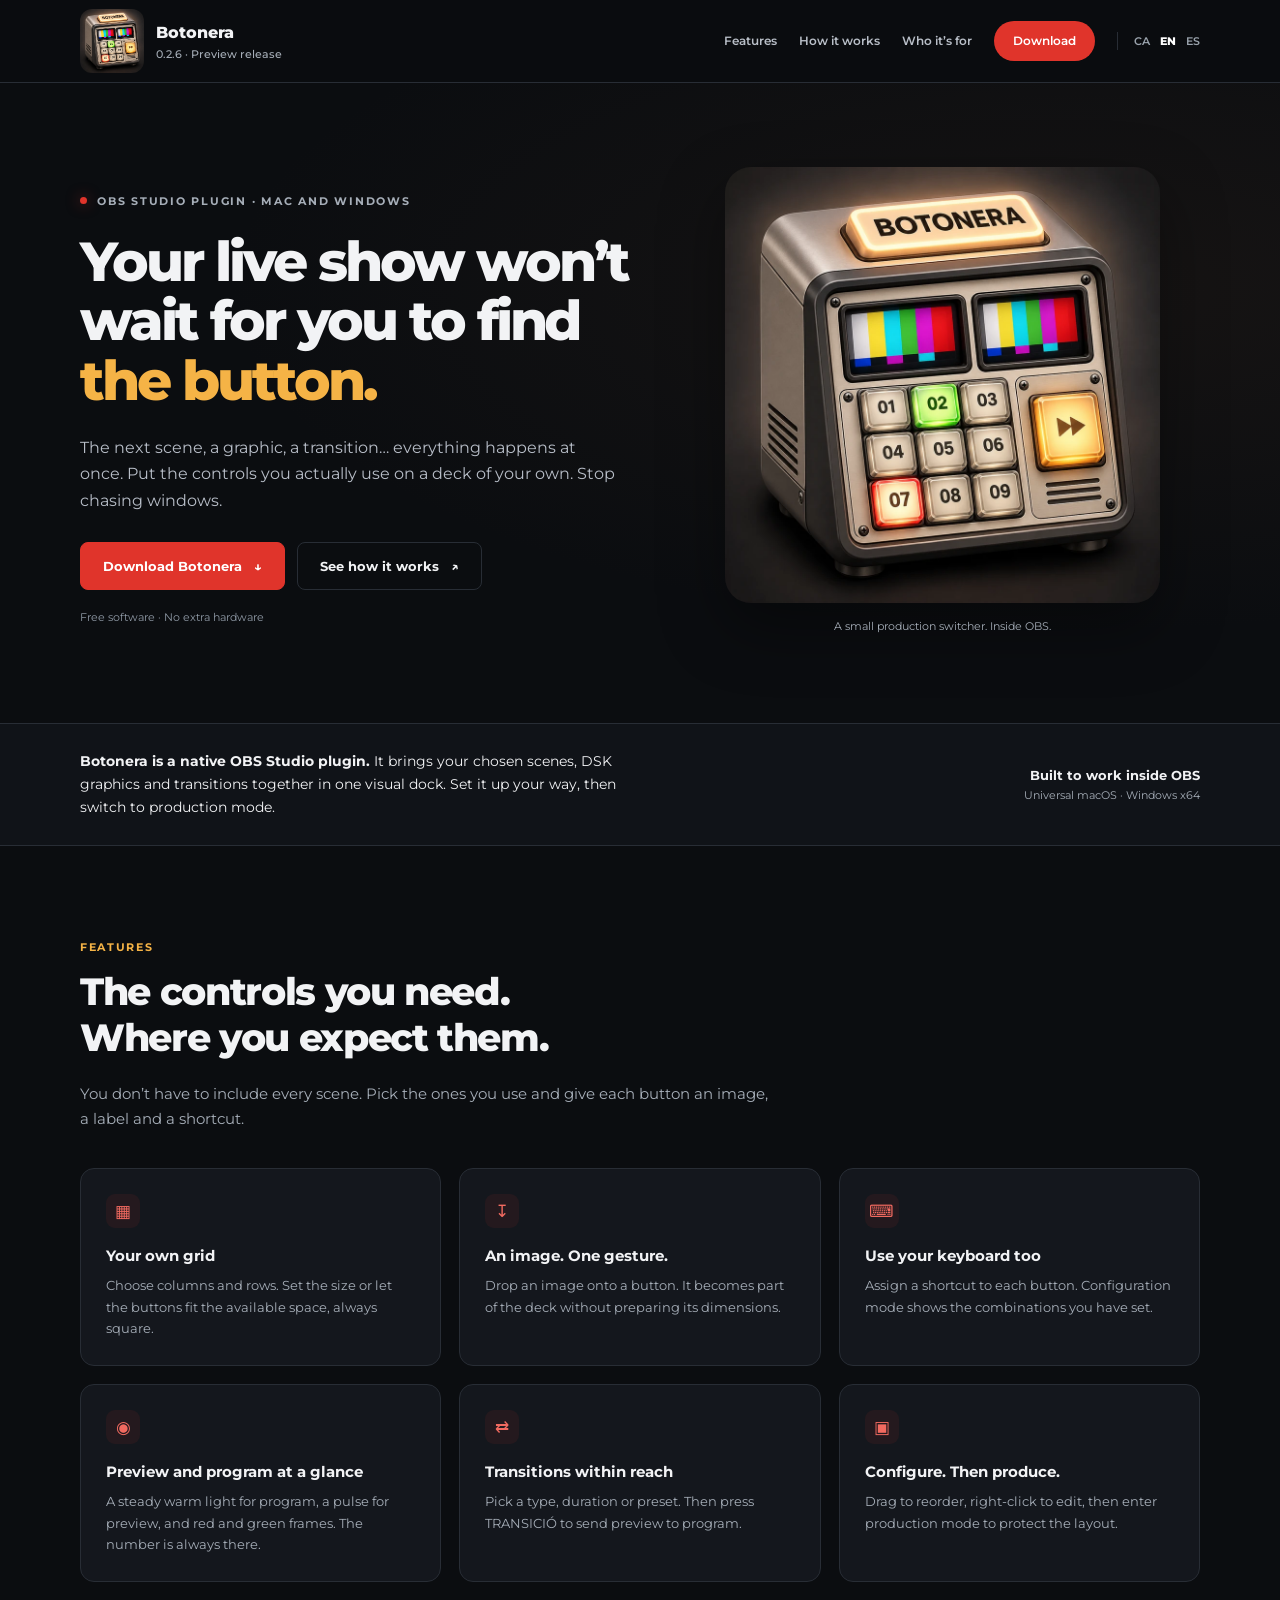
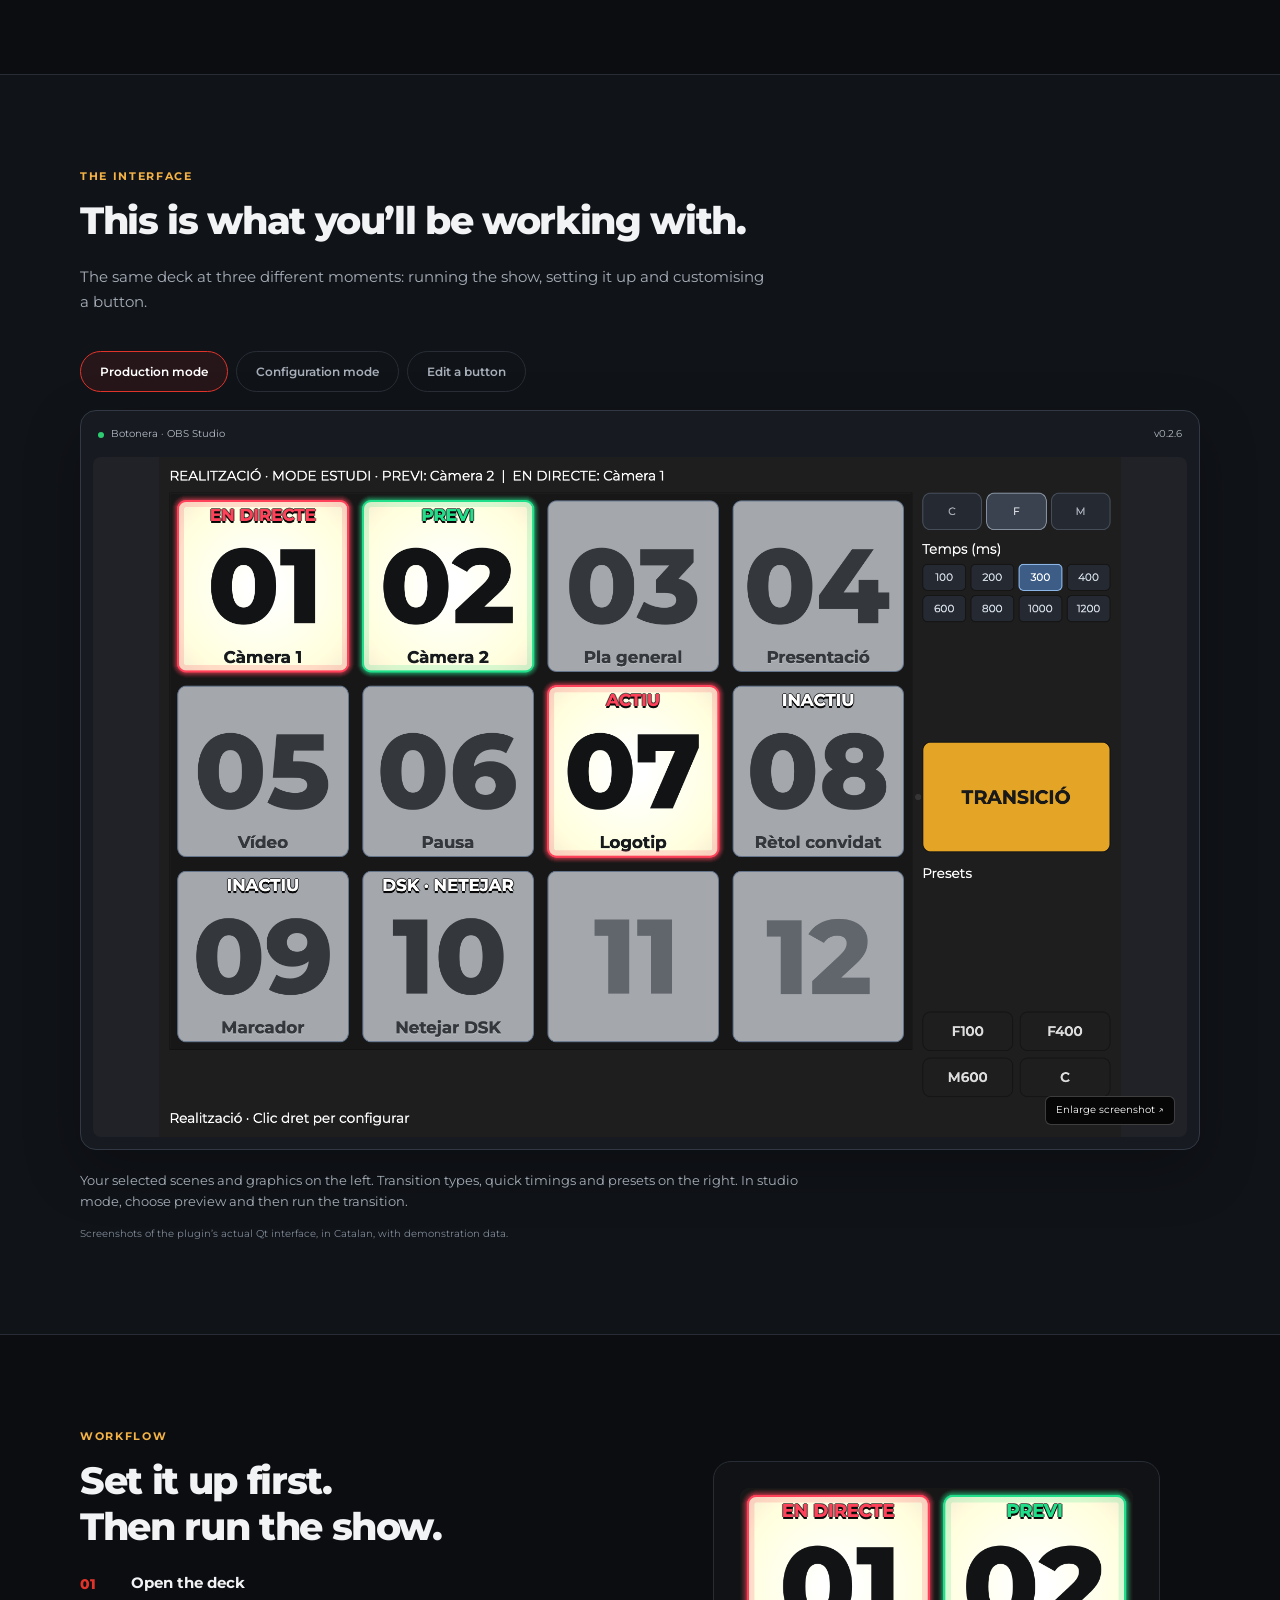
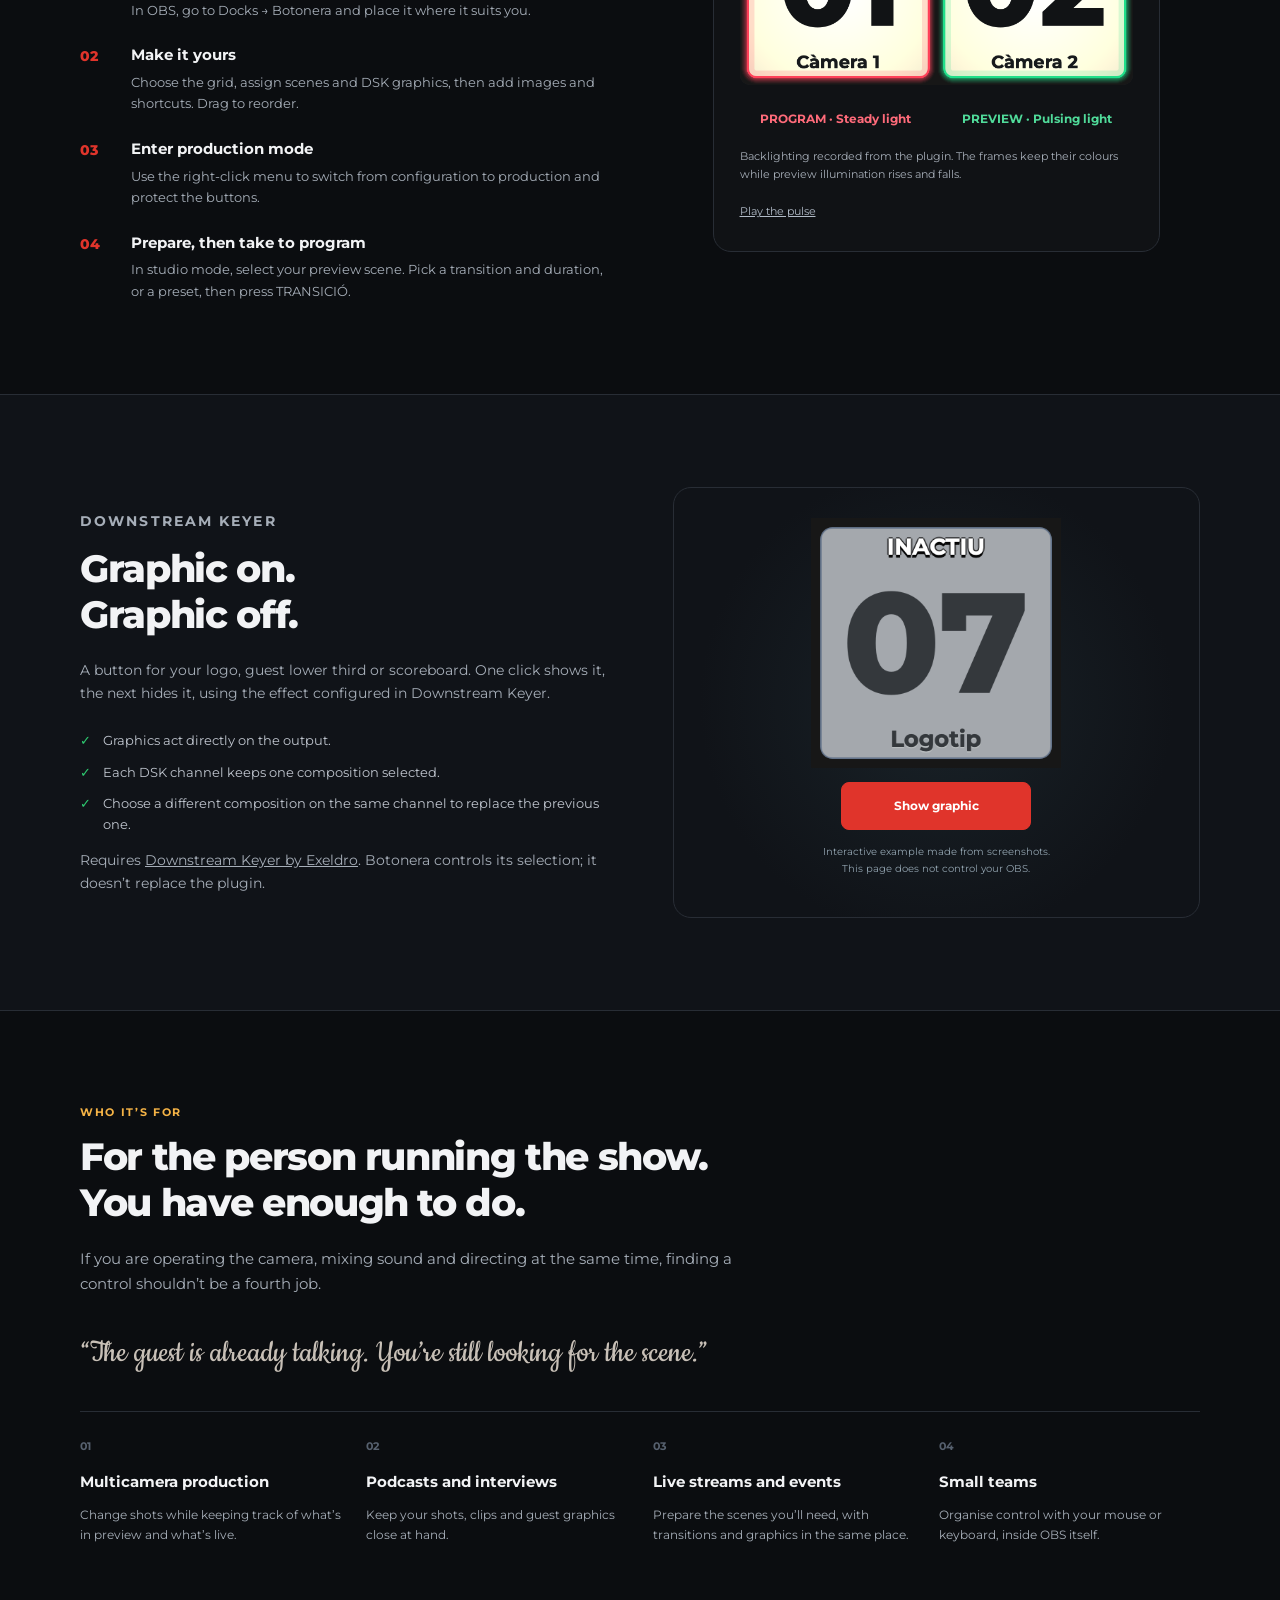
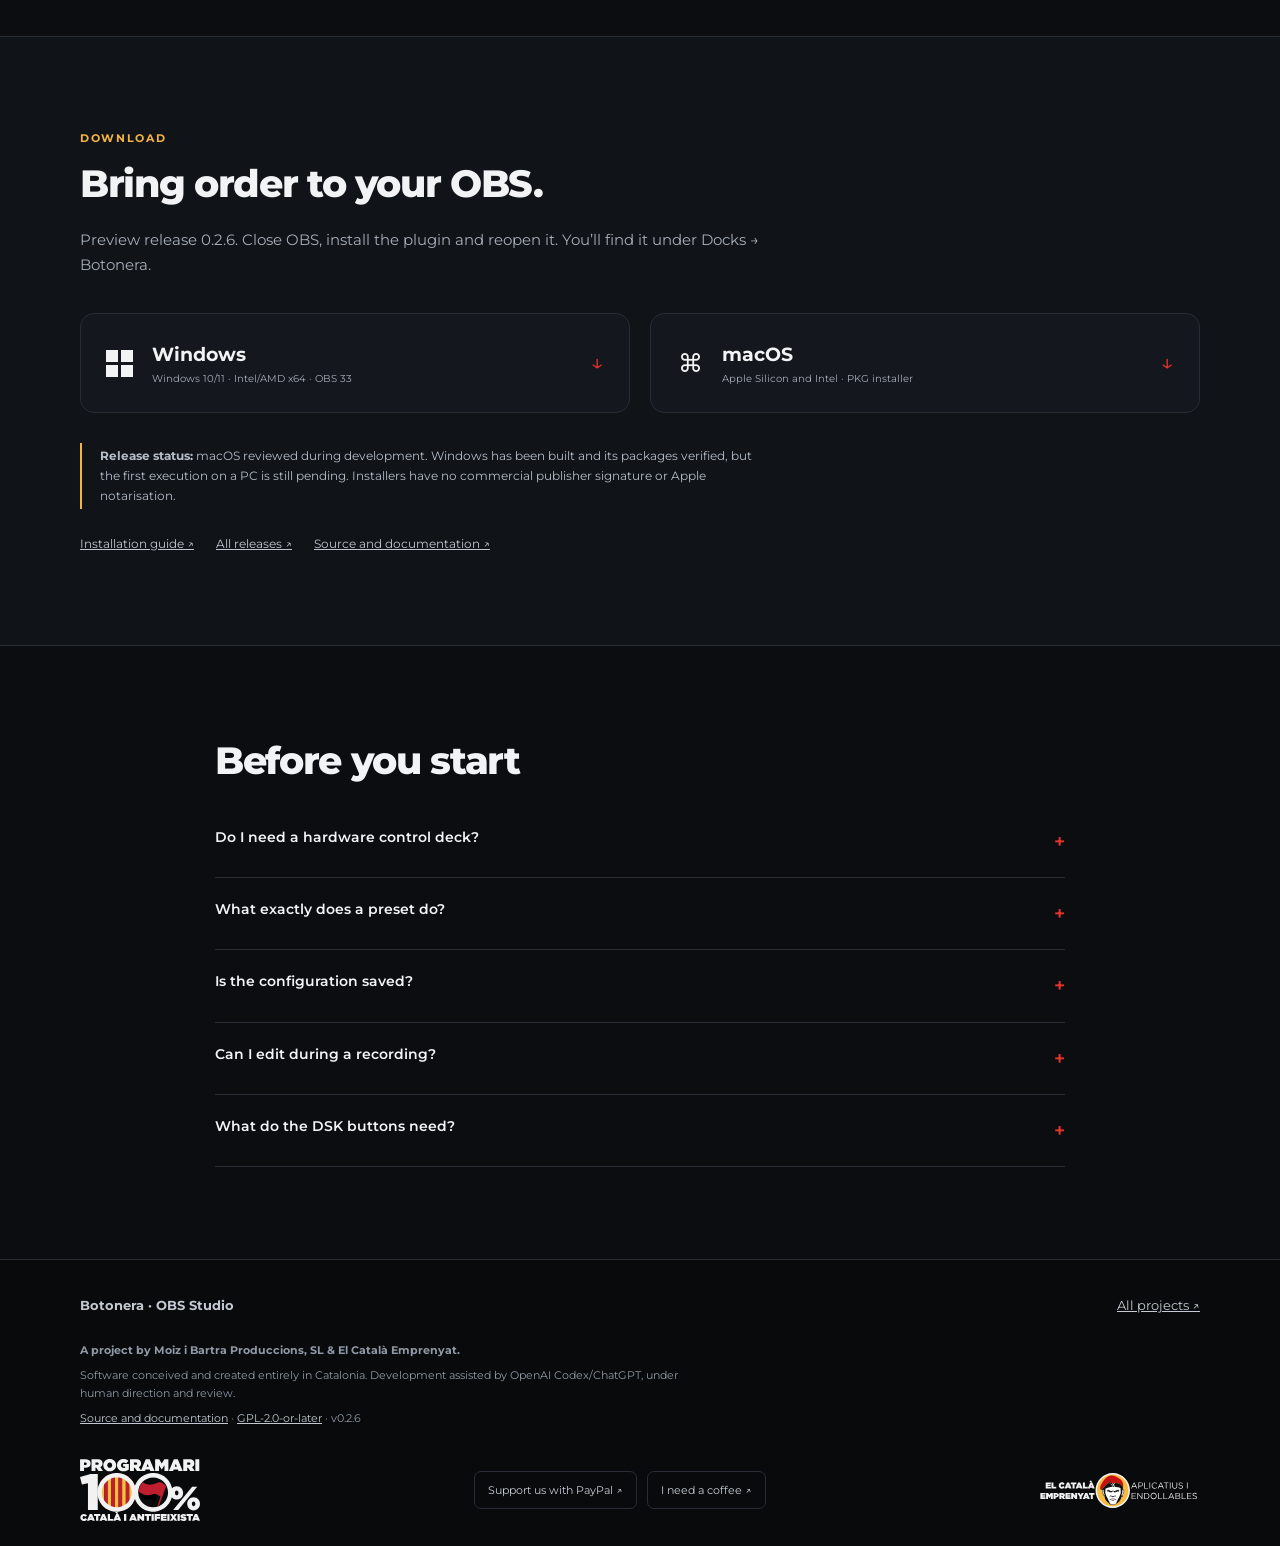
==== web/en/index.html @ cff22045 "Add multilingual Botonera project website and real Qt captures" ====
<!doctype html>
<html lang="en"><head><meta charset="utf-8"><meta name="viewport" content="width=device-width,initial-scale=1">
<title>Botonera — Your live show won’t wait for you to find the button. OBS Studio plugin</title><meta name="description" content="Scenes, DSK graphics, transitions and shortcuts in one visual control deck inside OBS Studio. Customise your buttons on Mac or Windows. Preview release 0.2.6.">
<link rel="canonical" href="https://emprenyat.cat/obs/botonera/en/"><link rel="alternate" hreflang="ca" href="https://emprenyat.cat/obs/botonera/"><link rel="alternate" hreflang="en" href="https://emprenyat.cat/obs/botonera/en/"><link rel="alternate" hreflang="es" href="https://emprenyat.cat/obs/botonera/es/">
<meta property="og:type" content="website"><meta property="og:title" content="Botonera — Your live show won’t wait for you to find the button. OBS Studio plugin"><meta property="og:description" content="Scenes, DSK graphics, transitions and shortcuts in one visual control deck inside OBS Studio. Customise your buttons on Mac or Windows. Preview release 0.2.6."><meta property="og:image" content="https://emprenyat.cat/obs/botonera/images/app-icon.png"><meta property="og:url" content="https://emprenyat.cat/obs/botonera/en/">
<meta name="theme-color" content="#0b0d10"><link rel="icon" type="image/png" href="../images/favicon.png">
<link rel="preconnect" href="https://fonts.googleapis.com"><link rel="preconnect" href="https://fonts.gstatic.com" crossorigin><link href="https://fonts.googleapis.com/css2?family=Montserrat:wght@400;500;600;700;800&family=Cookie&display=swap" rel="stylesheet">
<link rel="stylesheet" href="../style.css"><script src="../script.js" defer></script></head>
<body><a class="skip" href="#main">Skip to content</a>
<header class="site-header"><div class="wrap header-inner"><a class="brand" href="#top"><img src="../images/app-icon.webp" alt="" width="64" height="64"><span>Botonera<small>0.2.6 · Preview release</small></span></a><nav class="main-nav" aria-label="Main navigation"><a href="#que-fa" class="">Features</a><a href="#funcionament" class="">How it works</a><a href="#per-a-qui" class="optional">Who it’s for</a><a href="#descarrega" class="nav-cta">Download</a><span class="langs"><a href="../index.html" hreflang="ca" lang="ca">CA</a><a href="../en/index.html" hreflang="en" lang="en" aria-current="page">EN</a><a href="../es/index.html" hreflang="es" lang="es">ES</a></span></nav></div></header>
<main id="main"><section id="top" class="hero"><div class="wrap hero-inner"><div><div class="eyebrow">OBS Studio plugin · Mac and Windows</div><h1>Your live show won’t wait for you to find <em>the button.</em></h1><p>The next scene, a graphic, a transition… everything happens at once. Put the controls you actually use on a deck of your own. Stop chasing windows.</p><div class="actions"><a class="btn btn-primary" href="#descarrega">Download Botonera<span aria-hidden="true">↓</span></a><a class="btn btn-quiet" href="#funcionament">See how it works<span aria-hidden="true">↗</span></a></div><p class="hero-note">Free software · No extra hardware</p></div><figure class="hero-art"><img src="../images/app-icon.webp" width="900" height="900" alt="Botonera" fetchpriority="high"><figcaption>A small production switcher. Inside OBS.</figcaption></figure></div></section>
<div class="intro-strip"><div class="wrap"><p><strong>Botonera is a native OBS Studio plugin.</strong> It brings your chosen scenes, DSK graphics and transitions together in one visual dock. Set it up your way, then switch to production mode.</p><div class="compat"><b>Built to work inside OBS</b>Universal macOS · Windows x64</div></div></div>
<section class="section" id="que-fa"><div class="wrap"><p class="section-kicker">Features</p><h2>The controls you need.<br>Where you expect them.</h2><p class="section-lead">You don’t have to include every scene. Pick the ones you use and give each button an image, a label and a shortcut.</p><div class="features"><article class="feature"><span class="feature-icon" aria-hidden="true">▦</span><h3>Your own grid</h3><p>Choose columns and rows. Set the size or let the buttons fit the available space, always square.</p></article><article class="feature"><span class="feature-icon" aria-hidden="true">↧</span><h3>An image. One gesture.</h3><p>Drop an image onto a button. It becomes part of the deck without preparing its dimensions.</p></article><article class="feature"><span class="feature-icon" aria-hidden="true">⌨</span><h3>Use your keyboard too</h3><p>Assign a shortcut to each button. Configuration mode shows the combinations you have set.</p></article><article class="feature"><span class="feature-icon" aria-hidden="true">◉</span><h3>Preview and program at a glance</h3><p>A steady warm light for program, a pulse for preview, and red and green frames. The number is always there.</p></article><article class="feature"><span class="feature-icon" aria-hidden="true">⇄</span><h3>Transitions within reach</h3><p>Pick a type, duration or preset. Then press TRANSICIÓ to send preview to program.</p></article><article class="feature"><span class="feature-icon" aria-hidden="true">▣</span><h3>Configure. Then produce.</h3><p>Drag to reorder, right-click to edit, then enter production mode to protect the layout.</p></article></div></div></section>
<section class="section section-alt" id="funcionament"><div class="wrap"><p class="section-kicker">The interface</p><h2>This is what you’ll be working with.</h2><p class="section-lead">The same deck at three different moments: running the show, setting it up and customising a button.</p><div class="tabs" role="tablist" aria-label="The interface"><button id="tab-0" type="button" role="tab" aria-controls="gallery-panel" aria-selected="true" tabindex="0" data-tab="0">Production mode</button><button id="tab-1" type="button" role="tab" aria-controls="gallery-panel" aria-selected="false" tabindex="-1" data-tab="1">Configuration mode</button><button id="tab-2" type="button" role="tab" aria-controls="gallery-panel" aria-selected="false" tabindex="-1" data-tab="2">Edit a button</button></div><div id="gallery-panel" role="tabpanel" aria-labelledby="tab-0" tabindex="0"><div class="shot-frame"><div class="shot-topbar"><span><i aria-hidden="true"></i>Botonera · OBS Studio</span><span class="optional">v0.2.6</span></div><button class="shot-button" id="open-shot" type="button" aria-label="Enlarge screenshot"><img id="gallery-image" src="../images/realitzacio.png" alt="Botonera in production mode with scene buttons, graphics and transition controls" width="1840" height="1300" loading="lazy"><span class="zoom-label">Enlarge screenshot ↗</span></button></div><p class="shot-caption" id="gallery-caption">Your selected scenes and graphics on the left. Transition types, quick timings and presets on the right. In studio mode, choose preview and then run the transition.</p></div><p class="capture-note">Screenshots of the plugin’s actual Qt interface, in Catalan, with demonstration data.</p></div></section>
<section class="section" id="flux"><div class="wrap split"><div><p class="section-kicker">Workflow</p><h2>Set it up first.<br>Then run the show.</h2><ol class="steps"><li><span class="step-num" aria-hidden="true">01</span><div><h3>Open the deck</h3><p>In OBS, go to Docks → Botonera and place it where it suits you.</p></div></li><li><span class="step-num" aria-hidden="true">02</span><div><h3>Make it yours</h3><p>Choose the grid, assign scenes and DSK graphics, then add images and shortcuts. Drag to reorder.</p></div></li><li><span class="step-num" aria-hidden="true">03</span><div><h3>Enter production mode</h3><p>Use the right-click menu to switch from configuration to production and protect the buttons.</p></div></li><li><span class="step-num" aria-hidden="true">04</span><div><h3>Prepare, then take to program</h3><p>In studio mode, select your preview scene. Pick a transition and duration, or a preset, then press TRANSICIÓ.</p></div></li></ol></div><figure class="light-example"><video id="light-video" src="../images/retroilluminacio.mp4" poster="../images/llums-poster.png" loop muted playsinline preload="metadata" aria-label="Backlighting recorded from the plugin. The frames keep their colours while preview illumination rises and falls."></video><div class="light-labels"><span>PROGRAM · Steady light</span><span>PREVIEW · Pulsing light</span></div><figcaption>Backlighting recorded from the plugin. The frames keep their colours while preview illumination rises and falls.</figcaption><button class="motion-toggle" id="toggle-motion" type="button">Play the pulse</button></figure></div></section>
<section class="section section-alt" id="dsk"><div class="wrap split"><div class="dsk-copy"><p class="section-kicker">Downstream Keyer</p><h2>Graphic on.<br>Graphic off.</h2><p>A button for your logo, guest lower third or scoreboard. One click shows it, the next hides it, using the effect configured in Downstream Keyer.</p><ul class="check-list"><li>Graphics act directly on the output.</li><li>Each DSK channel keeps one composition selected.</li><li>Choose a different composition on the same channel to replace the previous one.</li></ul><p class="capture-note">Requires <a href="https://obsproject.com/forum/resources/downstream-keyer.1254/">Downstream Keyer by Exeldro</a>. Botonera controls its selection; it doesn’t replace the plugin.</p></div><div class="dsk-demo"><img id="dsk-image" src="../images/dsk-inactiu.png" width="330" height="330" alt="DSK button with the graphic inactive" loading="lazy"><button class="btn btn-primary" id="toggle-dsk" type="button" aria-pressed="false">Show graphic</button><p class="demo-label">Interactive example made from screenshots. This page does not control your OBS.</p><noscript><img src="../images/dsk-actiu.png" alt="The same DSK button with the graphic active and illuminated"></noscript></div></div></section>
<section class="section" id="per-a-qui"><div class="wrap"><p class="section-kicker">Who it’s for</p><h2>For the person running the show.<br>You have enough to do.</h2><p class="section-lead">If you are operating the camera, mixing sound and directing at the same time, finding a control shouldn’t be a fourth job.</p><p class="quote">“The guest is already talking. You’re still looking for the scene.”</p><div class="audiences"><article><span class="number" aria-hidden="true">01</span><h3>Multicamera production</h3><p>Change shots while keeping track of what’s in preview and what’s live.</p></article><article><span class="number" aria-hidden="true">02</span><h3>Podcasts and interviews</h3><p>Keep your shots, clips and guest graphics close at hand.</p></article><article><span class="number" aria-hidden="true">03</span><h3>Live streams and events</h3><p>Prepare the scenes you’ll need, with transitions and graphics in the same place.</p></article><article><span class="number" aria-hidden="true">04</span><h3>Small teams</h3><p>Organise control with your mouse or keyboard, inside OBS itself.</p></article></div></div></section>
<section class="section section-alt" id="descarrega"><div class="wrap"><p class="section-kicker">Download</p><h2>Bring order to your OBS.</h2><p class="section-lead">Preview release 0.2.6. Close OBS, install the plugin and reopen it. You’ll find it under Docks → Botonera.</p><div class="download-row"><a class="download-card" href="https://github.com/lughdailh/obs-control-deck/releases/download/v0.2.6/Botonera-0.2.6-Windows-x64-Setup.exe"><span class="os-icon" aria-hidden="true"><i></i><i></i><i></i><i></i></span><div><h3>Windows</h3><small>Windows 10/11 · Intel/AMD x64 · OBS 33</small></div><span class="download-arrow" aria-hidden="true">↓</span></a><a class="download-card" href="https://github.com/lughdailh/obs-control-deck/releases/download/v0.2.6/Botonera-0.2.6-macOS-universal.pkg"><span class="mac-icon" aria-hidden="true">⌘</span><div><h3>macOS</h3><small>Apple Silicon and Intel · PKG installer</small></div><span class="download-arrow" aria-hidden="true">↓</span></a></div><p class="beta-note"><strong>Release status:</strong> macOS reviewed during development. Windows has been built and its packages verified, but the first execution on a PC is still pending. Installers have no commercial publisher signature or Apple notarisation.</p><div class="download-links"><a href="https://github.com/lughdailh/obs-control-deck/releases/download/v0.2.6/Botonera-LLEGEIX-ME.txt">Installation guide ↗</a><a href="https://github.com/lughdailh/obs-control-deck/releases">All releases ↗</a><a href="https://github.com/lughdailh/obs-control-deck">Source and documentation ↗</a></div></div></section>
<section class="section"><div class="wrap faq"><h2>Before you start</h2><details><summary>Do I need a hardware control deck?</summary><p>No. It is a grid of buttons inside OBS, controlled with your mouse or keyboard shortcuts. The machine in the icon is the project illustration.</p></details><details><summary>What exactly does a preset do?</summary><p>It stores a transition type and duration. Pressing it prepares those values; you then press TRANSICIÓ to run the change. A preset does not take preview to program by itself.</p></details><details><summary>Is the configuration saved?</summary><p>Yes. The grid, buttons, images and shortcuts are saved with your scene collection. You can also export and import the deck with embedded images.</p></details><details><summary>Can I edit during a recording?</summary><p>When recording or streaming starts, the deck enters production mode. You can then manually return to configuration to make a change.</p></details><details><summary>What do the DSK buttons need?</summary><p>Downstream Keyer must be installed, with compositions added to its channels. If TIE is active, Botonera blocks that channel’s action. DSK is independent of preview and the main transition.</p></details></div></section></main>
<footer class="site-footer"><div class="wrap"><div class="footer-top"><strong>Botonera · OBS Studio</strong><a href="https://emprenyat.cat/">All projects ↗</a></div><div class="credits"><p><strong>A project by Moiz i Bartra Produccions, SL &amp; El Català Emprenyat.</strong></p><p>Software conceived and created entirely in Catalonia. Development assisted by OpenAI Codex/ChatGPT, under human direction and review.</p><p><a href="https://github.com/lughdailh/obs-control-deck">Source and documentation</a> · <a href="https://github.com/lughdailh/obs-control-deck/blob/main/LICENSE">GPL-2.0-or-later</a> · v0.2.6</p></div><div class="footer-bottom"><img src="../images/antifa-cat.svg" class="antifa" alt="Catalan and antifascist software" loading="lazy"><div class="support"><a href="https://www.paypal.com/ncp/payment/PLB-LY4PW9EJNVML" target="_blank" rel="noopener noreferrer">Support us with PayPal ↗</a><a href="https://www.buymeacoffee.com/totalamandanga" target="_blank" rel="noopener noreferrer">I need a coffee ↗</a></div><a href="https://emprenyat.cat/"><img src="../images/ece-banda.svg" class="ece" alt="El Català Emprenyat" loading="lazy"></a></div></div></footer>
<div id="lightbox" class="lightbox" role="dialog" aria-modal="true" aria-label="Enlarge screenshot" hidden><button id="close-lightbox" type="button">Close ×</button><img id="lightbox-image" src="../images/realitzacio.png" alt=""></div>
<script id="page-data" type="application/json">{"images": ["../images/realitzacio.png", "../images/configuracio.png", "../images/editor.png"], "captions": ["Your selected scenes and graphics on the left. Transition types, quick timings and presets on the right. In studio mode, choose preview and then run the transition.", "Keyboard shortcuts appear on the buttons. Drag to reorder, adjust the divider and right-click to edit. Operational actions are suspended while you configure.", "Choose the action, image, colour and shortcut. A lock beside the keyboard field prevents accidental changes to a binding."], "alts": ["Botonera in production mode with scene buttons, graphics and transition controls", "Botonera in configuration mode with images and shortcut badges", "Actual button editor with action, image and keyboard shortcut fields"], "tabs": ["Production mode", "Configuration mode", "Edit a button"], "dskImages": ["../images/dsk-inactiu.png", "../images/dsk-actiu.png"], "dskLabels": ["Show graphic", "Hide graphic"], "dskAlts": ["DSK button with the graphic inactive", "The same DSK button with the graphic active and illuminated"], "play": "Play the pulse", "pause": "Pause the pulse", "fit": "Fit to screen", "actual": "Actual size"}</script></body></html>
---- web/style.css ----
:root{--bg:#0b0d10;--bg-alt:#101318;--card:#14171d;--line:#282d35;--text:#f2f3f5;--muted:#a6aeb8;--red:#e0342b;--amber:#f5b346;--green:#2ecc71;--max:1120px;color-scheme:dark;font-family:Montserrat,-apple-system,BlinkMacSystemFont,'Segoe UI',sans-serif}*{box-sizing:border-box}html{scroll-behavior:smooth;scroll-padding-top:105px}body{margin:0;background:var(--bg);color:var(--text);line-height:1.65;-webkit-font-smoothing:antialiased}a{color:inherit}button{font:inherit}img{max-width:100%;height:auto;display:block}button,a{-webkit-tap-highlight-color:transparent}a:focus-visible,button:focus-visible,summary:focus-visible{outline:3px solid var(--amber);outline-offset:5px}button{cursor:pointer}p,h1,h2,h3,figure{margin-top:0}.wrap{width:min(var(--max),calc(100% - 48px));margin:auto}.skip{position:fixed;top:-100px;left:20px;background:var(--red);padding:10px;z-index:100}.skip:focus{top:10px}.site-header{position:sticky;top:0;z-index:30;background:#0b0d10ed;backdrop-filter:blur(16px);border-bottom:1px solid var(--line)}.header-inner{min-height:82px;display:flex;align-items:center;gap:24px;justify-content:space-between}.brand{display:flex;align-items:center;gap:12px;white-space:nowrap;text-decoration:none;font-weight:800}.brand img{width:64px;height:64px;object-fit:cover;border-radius:12px}.brand small{font-size:11px;font-weight:500;color:var(--muted);display:block;line-height:1.4}.main-nav{display:flex;align-items:center;gap:22px;font-size:12px;font-weight:600}.main-nav>a{text-decoration:none;color:#b8bec7}.main-nav>a:hover{color:white}.main-nav .nav-cta{background:var(--red);color:white;border-radius:30px;padding:10px 19px}.langs{display:flex;gap:10px;border-left:1px solid var(--line);padding-left:16px}.langs a{text-decoration:none;font-size:11px;color:#9aa3ad}.langs a[aria-current]{color:white;font-weight:800}.hero{overflow:hidden;background:radial-gradient(ellipse at 85% 32%,#45302233,transparent 56%)}.hero-inner{display:grid;grid-template-columns:1.1fr 1fr;align-items:center;gap:38px;padding:76px 0 64px;min-height:640px}.eyebrow{text-transform:uppercase;letter-spacing:.16em;font-size:11px;font-weight:700;color:var(--muted);margin-bottom:22px;display:flex;gap:10px;align-items:center}.eyebrow:before{content:'';width:7px;height:7px;border-radius:50%;background:var(--red);box-shadow:0 0 14px #e0342b88}.hero h1{font-size:clamp(40px,4.3vw,64px);line-height:1.08;letter-spacing:-.055em;margin:0 0 25px;font-weight:800}.hero h1 em{font-style:normal;color:var(--amber)}.hero p{font-size:16px;color:#b8bec8;max-width:49ch;margin-bottom:28px}.actions{display:flex;flex-wrap:wrap;align-items:center;gap:12px}.btn{display:inline-flex;align-items:center;justify-content:center;gap:12px;min-height:48px;padding:11px 22px;font-size:13px;font-weight:700;border-radius:8px;text-decoration:none;border:1px solid var(--line);background:transparent}.btn-primary{border-color:var(--red);background:var(--red);color:white}.btn-primary:hover{background:#bf2c25}.btn-quiet:hover{background:#20252d}.hero-note{font-size:11px!important;color:#8f99a5!important;margin:18px 0 0!important}.hero-art{position:relative}.hero-art img{width:100%;border-radius:26px;box-shadow:0 24px 65px #0006}.hero-art figcaption{font-size:11px;text-align:center;color:var(--muted);margin:14px 0 0}.intro-strip{border-block:1px solid var(--line);background:var(--bg-alt)}.intro-strip .wrap{display:flex;align-items:center;justify-content:space-between;gap:24px;padding-block:26px}.intro-strip p{margin:0;max-width:65ch;font-size:14px}.compat{font-size:11px;color:var(--muted);flex-shrink:0;text-align:right}.compat b{display:block;color:var(--text);font-size:13px}.section{padding:92px 0}.section-alt{background:var(--bg-alt);border-block:1px solid var(--line)}.section-kicker{font-size:11px;text-transform:uppercase;letter-spacing:.15em;color:var(--amber);font-weight:700;margin:0 0 13px}.section h2{font-size:clamp(29px,3vw,42px);letter-spacing:-.035em;line-height:1.18;margin-bottom:22px;font-weight:800}.section-lead{max-width:69ch;font-size:15px;color:var(--muted);margin-bottom:36px}.features{display:grid;grid-template-columns:repeat(3,1fr);gap:18px}.feature{padding:25px;border:1px solid var(--line);border-radius:14px;background:var(--card)}.feature-icon{display:flex;align-items:center;justify-content:center;width:34px;height:34px;background:#e0342b14;color:#f16a60;border-radius:9px;font-size:17px;margin-bottom:17px}.feature h3{font-size:15px;line-height:1.45;margin-bottom:9px}.feature p{font-size:13px;color:var(--muted);margin:0}.tabs{display:flex;gap:8px;flex-wrap:wrap;margin-bottom:18px}.tabs button{background:transparent;border:1px solid var(--line);color:var(--muted);border-radius:25px;padding:10px 19px;font-size:12px;font-weight:600}.tabs button[aria-selected=true]{background:#e0342b1c;border-color:var(--red);color:#fff}.shot-frame{padding:12px;background:#171b21;border:1px solid #323945;border-radius:16px;box-shadow:0 20px 55px #0004}.shot-topbar{display:flex;align-items:center;justify-content:space-between;gap:12px;padding:3px 5px 14px;font-size:10px;color:#b4bbc5}.shot-topbar span:first-child{display:flex;align-items:center;gap:7px}.shot-topbar i{height:6px;width:6px;border-radius:50%;background:var(--green);display:inline-block}.shot-button{display:block;position:relative;width:100%;padding:0;border:0;background:#202227;border-radius:8px;overflow:hidden}.shot-button img{width:100%;max-height:680px;object-fit:contain}.zoom-label{position:absolute;bottom:12px;right:12px;background:#000c;border:1px solid #ffffff3a;padding:5px 10px;border-radius:6px;font-size:10px;color:white}.shot-caption{margin-top:20px;color:var(--muted);font-size:13px;max-width:80ch}.shot-caption strong{color:var(--text)}.capture-note{color:#7f8a97;font-size:10px;margin:13px 0 0}.split{display:grid;grid-template-columns:1fr 1fr;gap:65px;align-items:center}.steps{list-style:none;padding:0;display:grid;gap:22px;margin:0}.steps li{display:grid;grid-template-columns:35px 1fr;gap:16px}.step-num{color:var(--red);font-size:14px;font-weight:800;padding-top:2px}.steps h3{font-size:15px;margin:0 0 4px}.steps p{font-size:13px;color:var(--muted);margin:0}.light-example{padding:26px;border:1px solid var(--line);border-radius:18px;background:#101215}.light-example video{width:100%;border-radius:10px;background:#1e2126}.light-labels{display:grid;grid-template-columns:1fr 1fr;text-align:center;margin-top:16px;gap:8px;font-size:12px;font-weight:700}.light-labels span:first-child{color:#ff6b7a}.light-labels span:last-child{color:#50db9a}.light-example figcaption{color:var(--muted);font-size:11px;margin-top:18px}.motion-toggle{margin-top:14px;padding:5px 0;color:#b1bbc7;background:none;border:0;font-size:11px;text-decoration:underline}.dsk-demo{display:flex;flex-direction:column;align-items:center;background:radial-gradient(circle,#192228,#101318 70%);border:1px solid var(--line);padding:30px;border-radius:18px}.dsk-demo img{width:250px;image-rendering:auto}.dsk-demo .btn{margin-top:14px;min-width:190px;font-size:12px}.dsk-demo .demo-label{color:#91a2ae;font-size:10px;text-align:center;max-width:35ch;margin-top:14px}.dsk-copy p{font-size:14px;color:var(--muted)}.dsk-copy h3{font-size:19px}.check-list{list-style:none;padding:0;margin:25px 0 0}.check-list li{font-size:13px;margin:10px 0;color:#c0c6cf;display:flex;gap:12px}.check-list li:before{content:'✓';color:var(--green)}.audiences{display:grid;grid-template-columns:repeat(4,1fr);gap:25px;padding-top:25px;border-top:1px solid var(--line)}.audiences h3{font-size:15px;margin-bottom:10px}.audiences p{font-size:12px;color:var(--muted);margin-bottom:0}.audiences .number{color:#57616f;font-size:11px;font-weight:700;display:block;margin-bottom:15px}.quote{font-family:Cookie,cursive;font-size:34px;line-height:1.25;color:#c8c0b7;margin:0 0 36px}.download-row{display:grid;grid-template-columns:1fr 1fr;gap:20px;margin:30px 0}.download-card{display:flex;align-items:center;gap:18px;padding:25px;border:1px solid var(--line);border-radius:14px;text-decoration:none;background:var(--card)}.download-card:hover{border-color:#ac3a32;transform:translateY(-2px)}.os-icon{display:grid;grid-template-columns:repeat(2,12px);gap:3px;width:28px;color:var(--text)}.os-icon i{display:block;width:12px;height:12px;background:currentColor}.mac-icon{font-size:25px;line-height:1;width:28px;text-align:center}.download-card h3{font-size:19px;margin:0}.download-card small{display:block;color:var(--muted);font-size:10px}.download-arrow{margin-left:auto;color:var(--red);font-size:23px}.beta-note{border-left:2px solid var(--amber);padding:3px 0 3px 18px;font-size:12px;color:#b4bdc8;max-width:85ch}.download-links{display:flex;gap:22px;flex-wrap:wrap;margin-top:25px;font-size:12px;color:#c1c7d0}.faq{max-width:850px}.faq details{border-bottom:1px solid var(--line);padding:20px 0}.faq summary{cursor:pointer;font-size:14px;font-weight:600;list-style:none;display:flex;justify-content:space-between;gap:20px}.faq summary:after{content:'+';color:var(--red);font-size:19px}.faq details[open] summary:after{content:'−'}.faq details p{font-size:13px;line-height:1.8;color:var(--muted);margin:14px 30px 0 0}.site-footer{border-top:1px solid var(--line);padding:35px 0 25px;background:#080a0c;font-size:11px;color:#8f99a6}.footer-top{display:flex;justify-content:space-between;align-items:center;color:#c3cad3;font-size:13px;margin-bottom:24px}.credits p{margin:7px 0;max-width:86ch}.credits a{color:#c1c8d1}.footer-bottom{display:flex;align-items:center;justify-content:space-between;gap:30px;margin-top:32px}.antifa{height:62px;width:auto;max-width:140px}.ece{width:160px;height:auto}.support{display:flex;flex-wrap:wrap;gap:10px}.support a{border:1px solid var(--line);border-radius:7px;padding:9px 13px;text-decoration:none;font-size:11px;color:#c5ccd5}.support a:hover{border-color:#67717f}.lightbox{position:fixed;inset:0;z-index:100;background:#000e;display:flex;align-items:center;justify-content:center;padding:65px 24px 24px}.lightbox[hidden]{display:none}.lightbox img{max-width:100%;max-height:calc(100dvh - 100px);object-fit:contain}.lightbox button{position:absolute;right:24px;top:20px;background:#242a33;color:white;border:1px solid #657181;padding:8px 17px;border-radius:6px;font-size:13px}[hidden]{display:none!important}@media(min-width:1500px){.hero h1{font-size:64px}}@media(max-width:1000px){.main-nav{gap:15px}.main-nav .optional{display:none}.hero-inner{gap:25px;min-height:auto;padding-block:64px}.hero h1{font-size:48px}.split{gap:35px}.features{gap:13px}.feature{padding:22px}.download-card{padding:22px}}@media(max-width:740px){.wrap{width:calc(100% - 36px)}.header-inner{min-height:70px;gap:10px}.brand{gap:8px;font-size:14px}.brand img{width:47px;height:47px;border-radius:8px}.main-nav>a{display:none}.main-nav .nav-cta{display:none}.langs{border-left:0;padding-left:0;gap:9px}.hero-inner{grid-template-columns:1fr;gap:32px;padding-top:45px;padding-bottom:36px}.hero h1{font-size:46px;max-width:11ch}.hero p{font-size:14px;max-width:46ch}.hero-art{width:min(100%,400px);margin:auto}.hero-art figcaption{font-size:10px}.eyebrow{font-size:9px;letter-spacing:.12em;margin-bottom:17px}.intro-strip .wrap{display:block;padding-block:23px}.intro-strip p{font-size:13px}.compat{text-align:left;margin-top:15px}.section{padding:60px 0}.section h2{font-size:31px}.section-lead{font-size:14px;margin-bottom:26px}.features{grid-template-columns:1fr 1fr}.feature{padding:18px}.feature h3{font-size:13px}.feature p{font-size:12px}.feature-icon{margin-bottom:13px}.tabs{gap:7px}.tabs button{padding:8px 12px;font-size:10px}.shot-frame{padding:7px;border-radius:11px}.shot-topbar{font-size:8px;padding:4px 3px 10px}.shot-topbar .optional{display:none}.shot-caption{font-size:12px}.split{grid-template-columns:1fr;gap:33px}.light-example{padding:18px;margin:0}.dsk-demo{padding:22px}.dsk-demo img{width:210px}.audiences{grid-template-columns:1fr 1fr;gap:25px}.download-row{grid-template-columns:1fr;gap:12px}.download-card{padding:21px}.footer-top{font-size:12px}.footer-bottom{flex-wrap:wrap;justify-content:center;gap:23px}.footer-bottom .support{order:2;justify-content:center;width:100%}.ece{width:130px}.quote{font-size:29px}.faq summary{font-size:13px}.zoom-label{font-size:8px;bottom:6px;right:6px;padding:4px 7px}}@media(max-width:380px){.hero h1{font-size:40px}.actions{align-items:stretch}.actions .btn{width:100%}.features{grid-template-columns:1fr}.brand small{font-size:9px}}@media(prefers-reduced-motion:reduce){html{scroll-behavior:auto}*,*:before,*:after{transition:none!important;animation:none!important}}
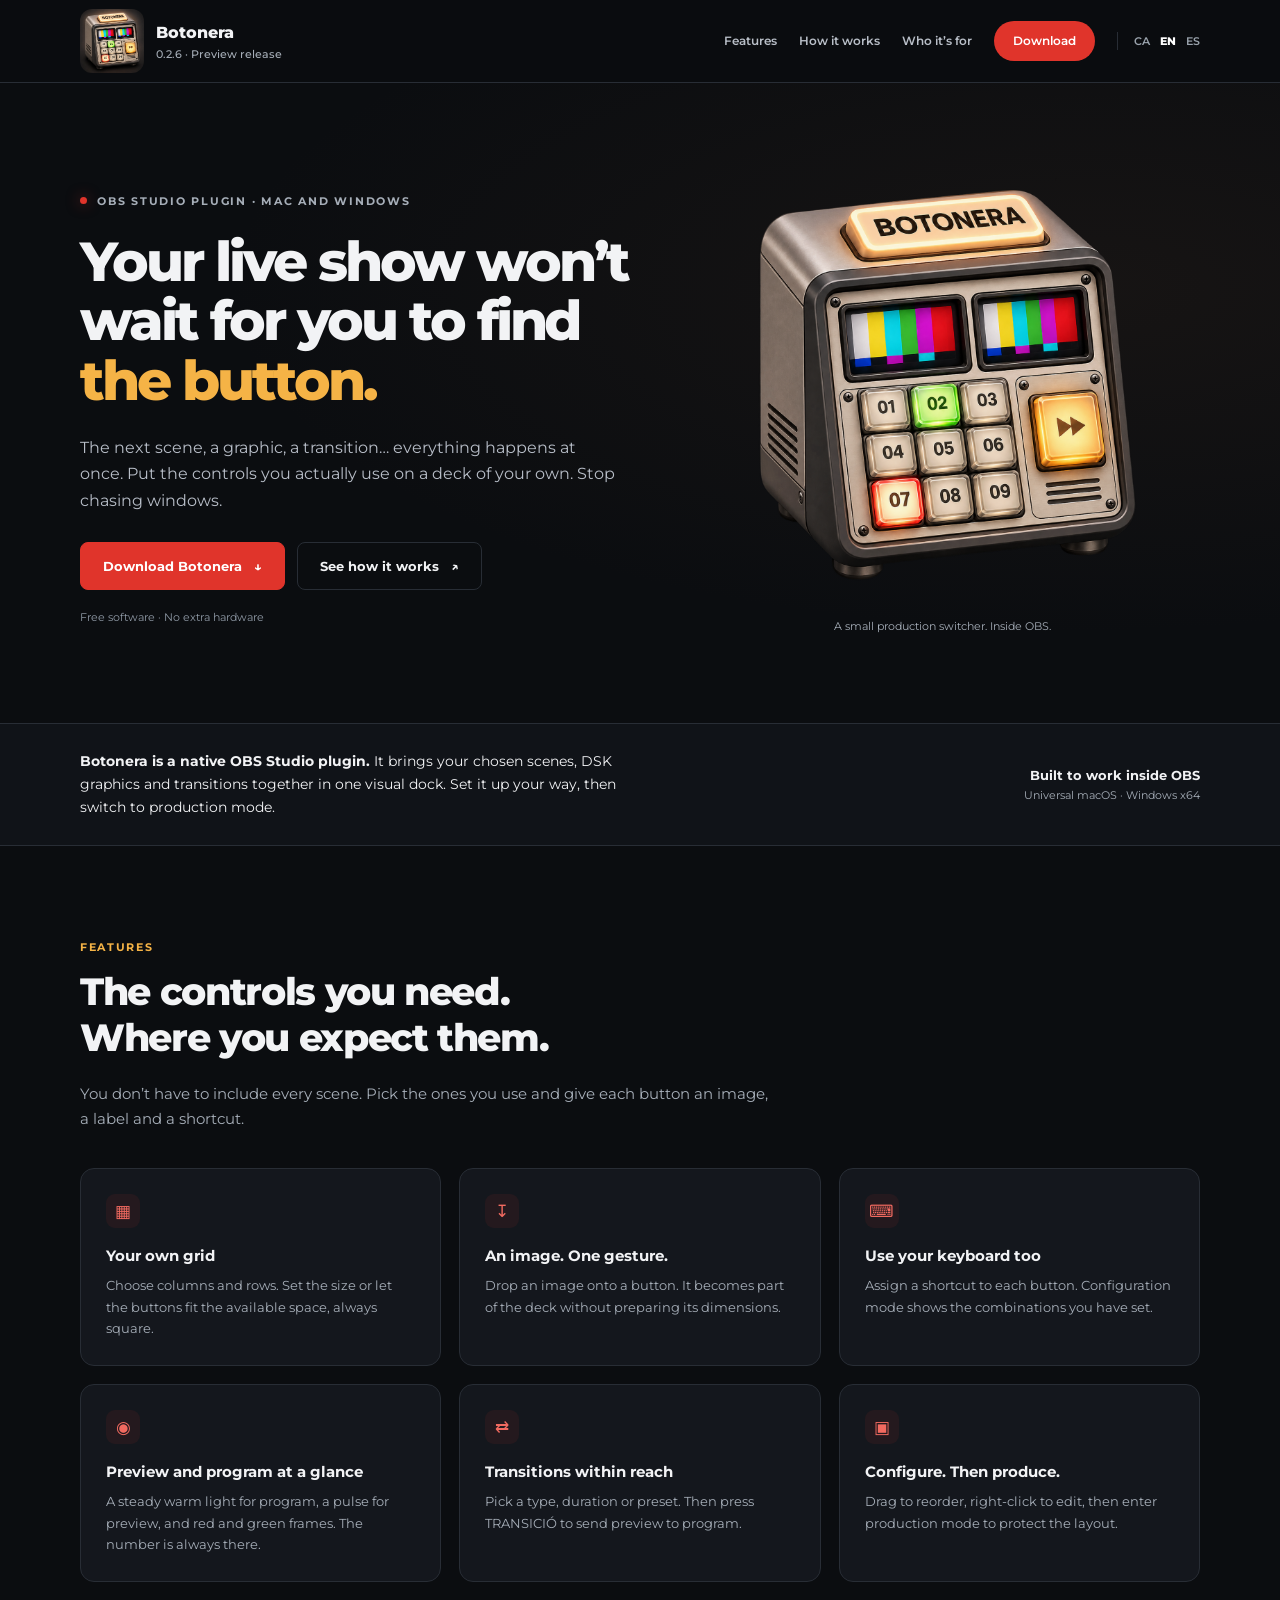
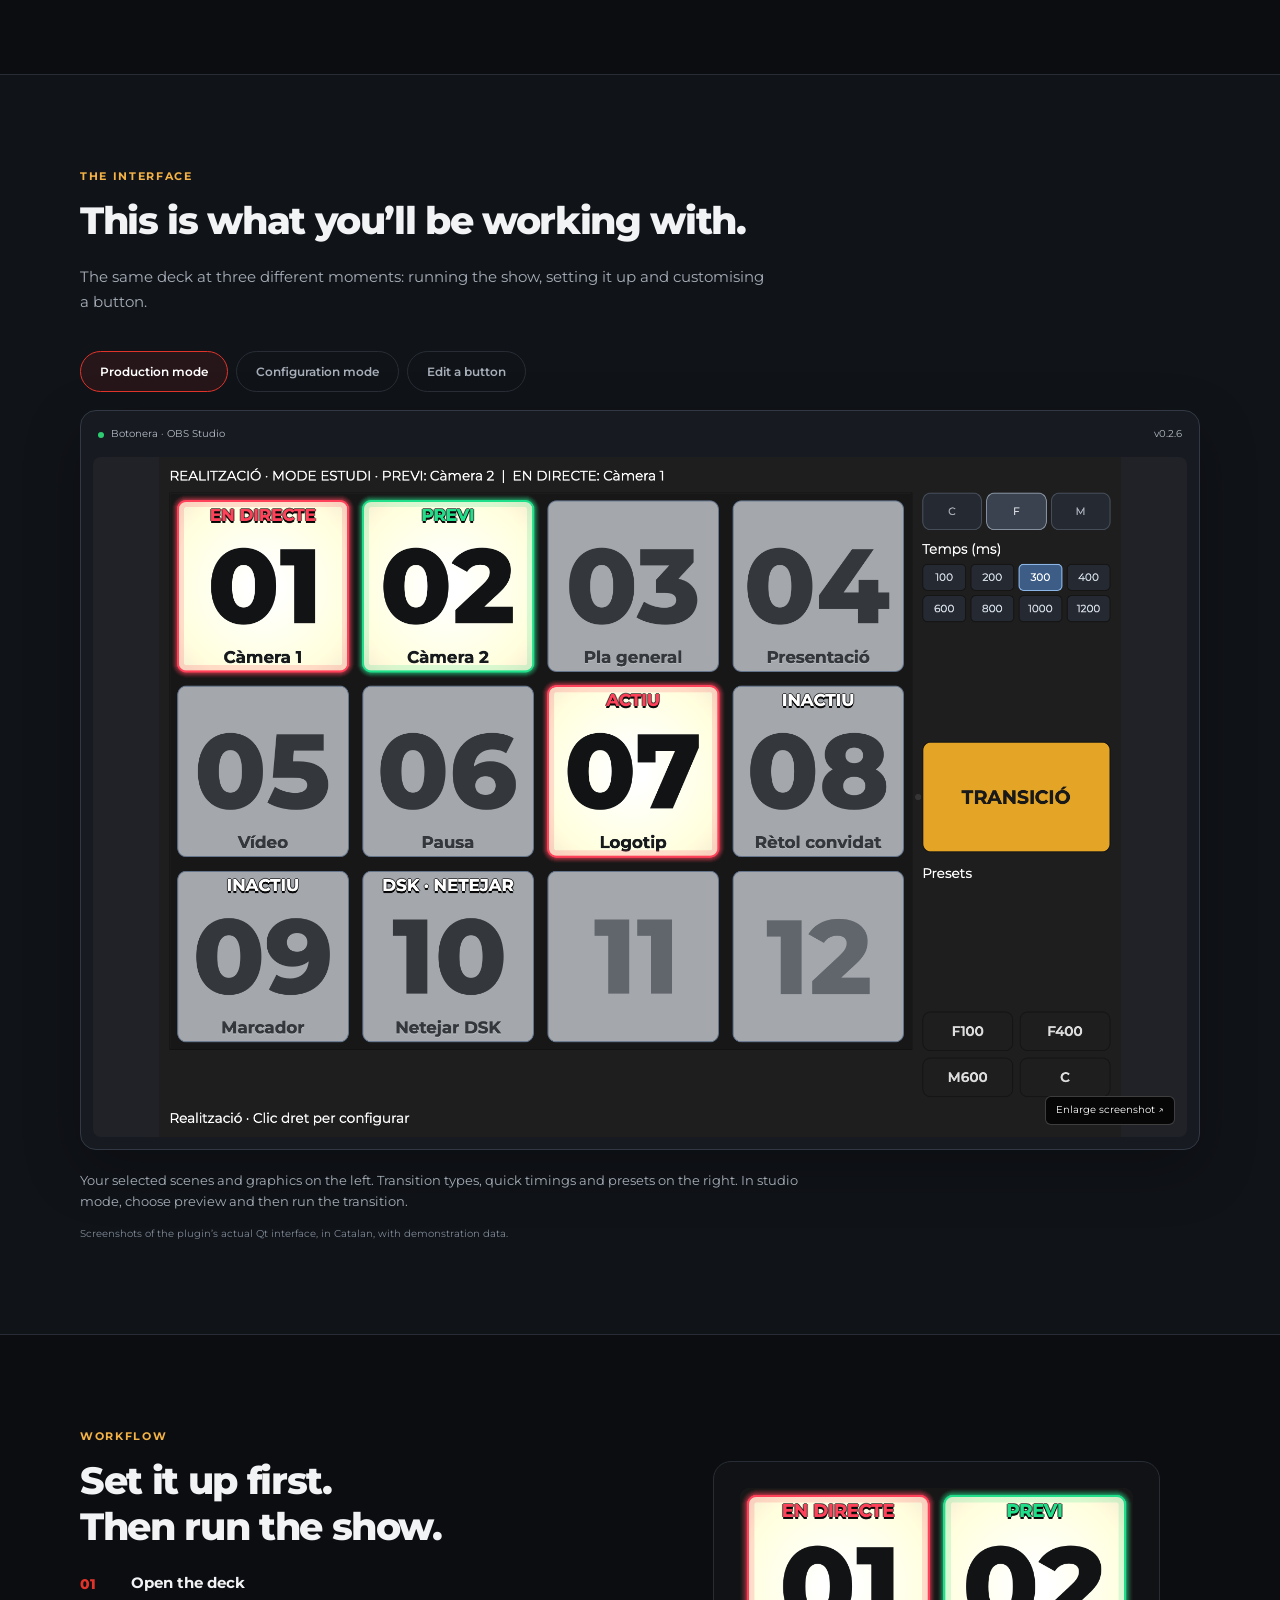
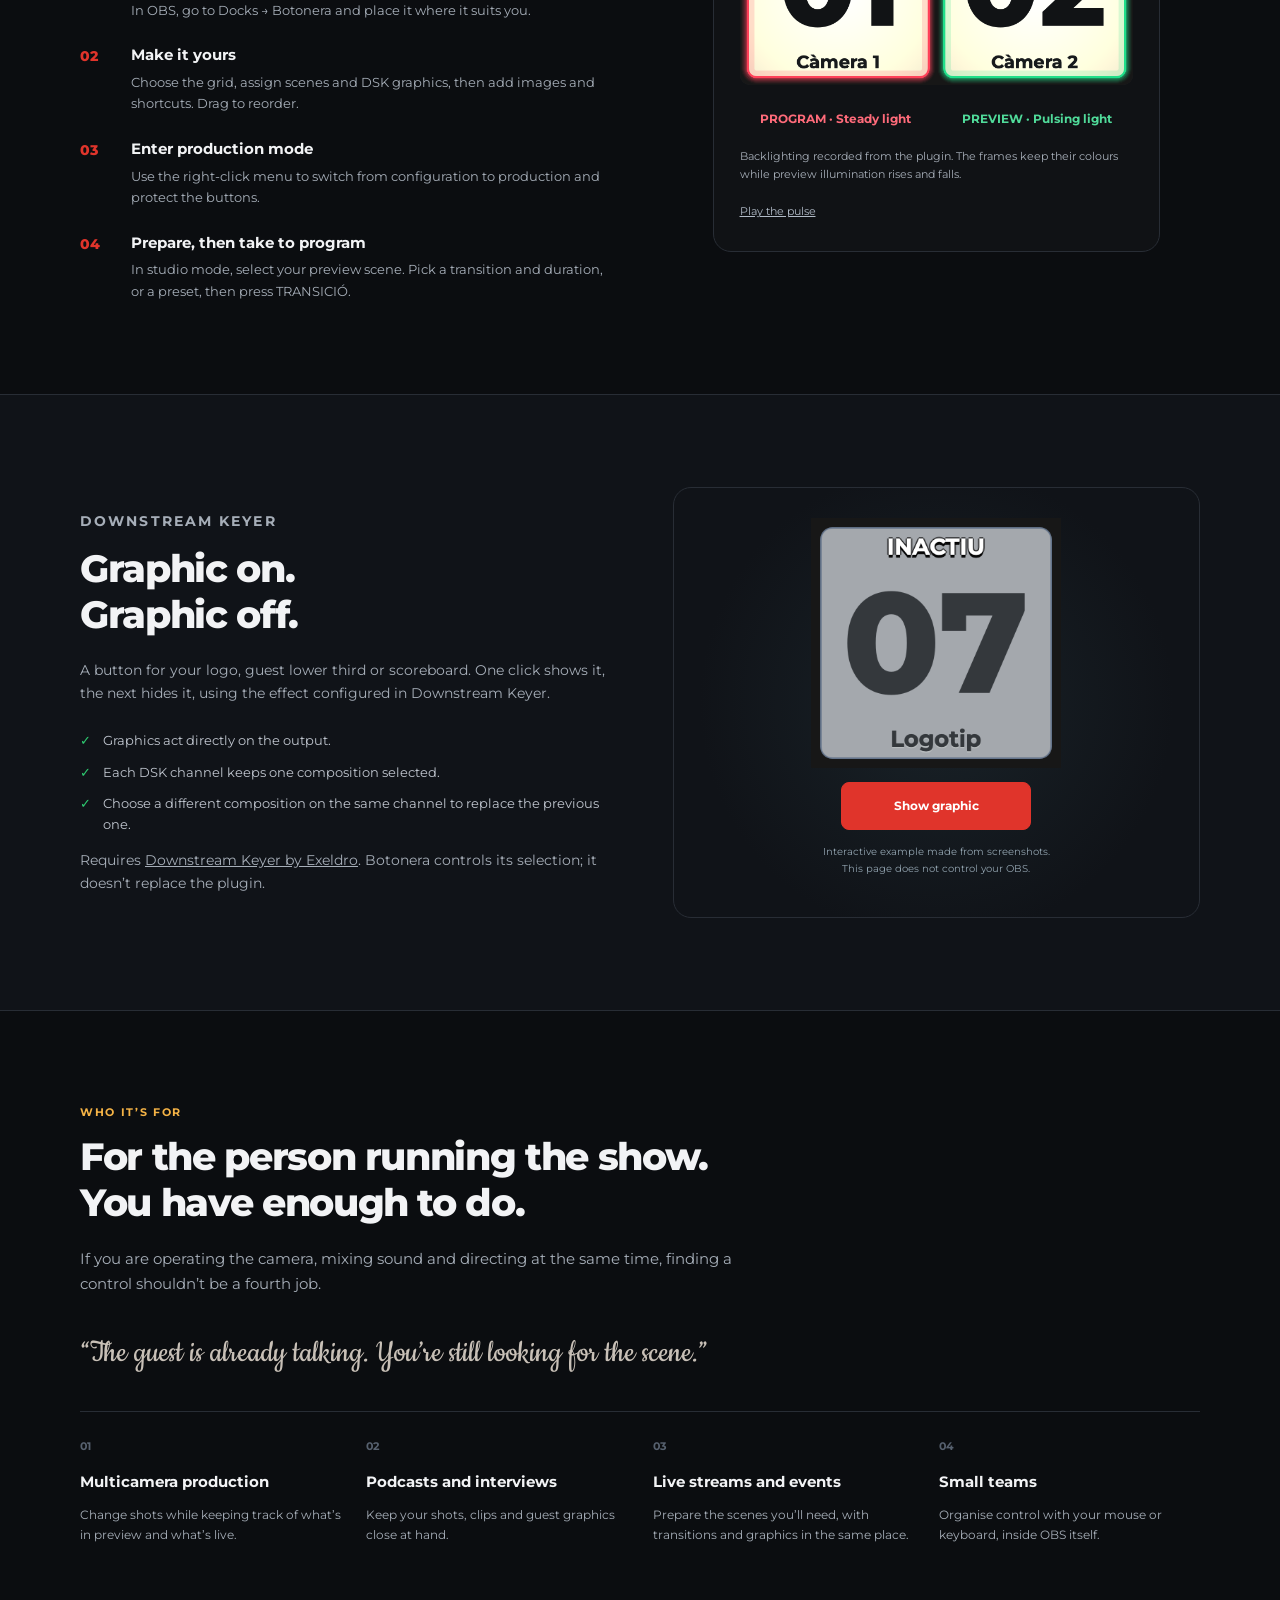
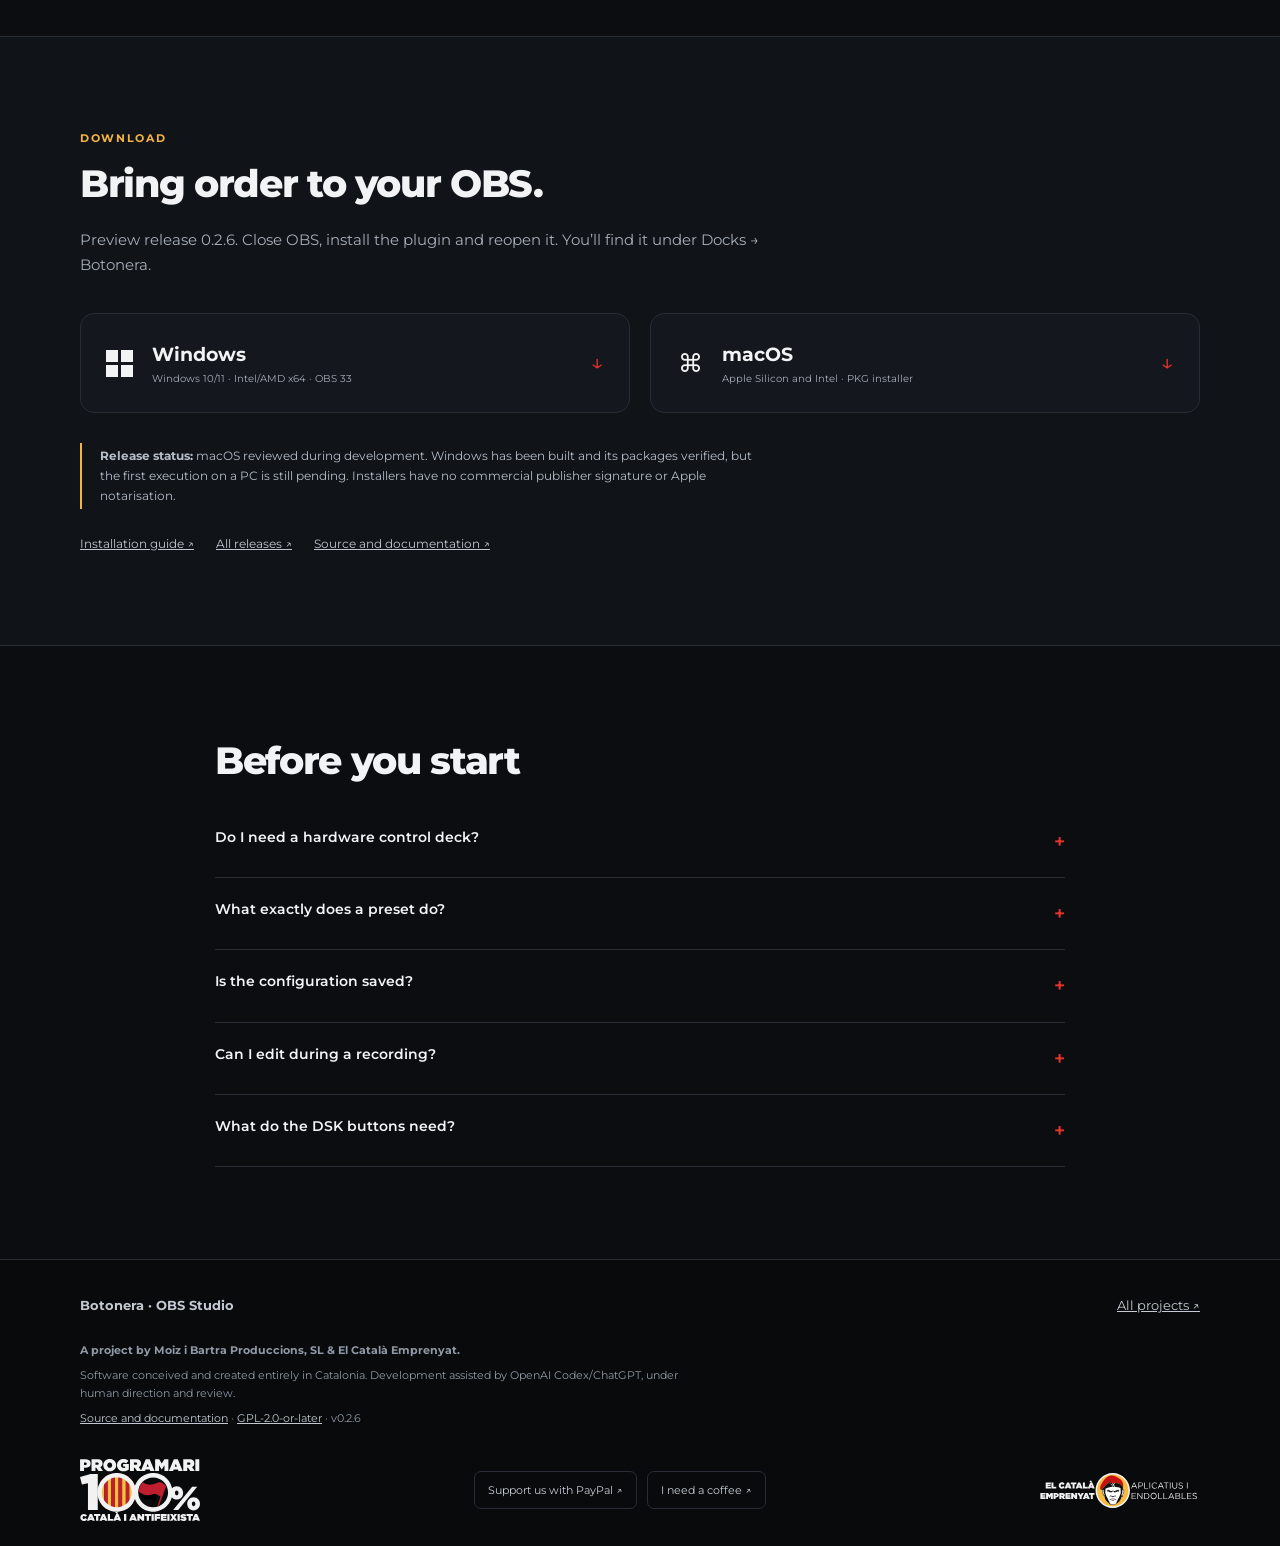
==== commit 4d4394ac: "Use transparent machine artwork in website hero" ====
--- a/web/en/index.html
+++ b/web/en/index.html
@@ -8,7 +8,7 @@
 <link rel="stylesheet" href="../style.css"><script src="../script.js" defer></script></head>
 <body><a class="skip" href="#main">Skip to content</a>
 <header class="site-header"><div class="wrap header-inner"><a class="brand" href="#top"><img src="../images/app-icon.webp" alt="" width="64" height="64"><span>Botonera<small>0.2.6 · Preview release</small></span></a><nav class="main-nav" aria-label="Main navigation"><a href="#que-fa" class="">Features</a><a href="#funcionament" class="">How it works</a><a href="#per-a-qui" class="optional">Who it’s for</a><a href="#descarrega" class="nav-cta">Download</a><span class="langs"><a href="../index.html" hreflang="ca" lang="ca">CA</a><a href="../en/index.html" hreflang="en" lang="en" aria-current="page">EN</a><a href="../es/index.html" hreflang="es" lang="es">ES</a></span></nav></div></header>
-<main id="main"><section id="top" class="hero"><div class="wrap hero-inner"><div><div class="eyebrow">OBS Studio plugin · Mac and Windows</div><h1>Your live show won’t wait for you to find <em>the button.</em></h1><p>The next scene, a graphic, a transition… everything happens at once. Put the controls you actually use on a deck of your own. Stop chasing windows.</p><div class="actions"><a class="btn btn-primary" href="#descarrega">Download Botonera<span aria-hidden="true">↓</span></a><a class="btn btn-quiet" href="#funcionament">See how it works<span aria-hidden="true">↗</span></a></div><p class="hero-note">Free software · No extra hardware</p></div><figure class="hero-art"><img src="../images/app-icon.webp" width="900" height="900" alt="Botonera" fetchpriority="high"><figcaption>A small production switcher. Inside OBS.</figcaption></figure></div></section>
+<main id="main"><section id="top" class="hero"><div class="wrap hero-inner"><div><div class="eyebrow">OBS Studio plugin · Mac and Windows</div><h1>Your live show won’t wait for you to find <em>the button.</em></h1><p>The next scene, a graphic, a transition… everything happens at once. Put the controls you actually use on a deck of your own. Stop chasing windows.</p><div class="actions"><a class="btn btn-primary" href="#descarrega">Download Botonera<span aria-hidden="true">↓</span></a><a class="btn btn-quiet" href="#funcionament">See how it works<span aria-hidden="true">↗</span></a></div><p class="hero-note">Free software · No extra hardware</p></div><figure class="hero-art"><img src="../images/hero-machine.png" width="1254" height="1254" alt="Botonera" fetchpriority="high"><figcaption>A small production switcher. Inside OBS.</figcaption></figure></div></section>
 <div class="intro-strip"><div class="wrap"><p><strong>Botonera is a native OBS Studio plugin.</strong> It brings your chosen scenes, DSK graphics and transitions together in one visual dock. Set it up your way, then switch to production mode.</p><div class="compat"><b>Built to work inside OBS</b>Universal macOS · Windows x64</div></div></div>
 <section class="section" id="que-fa"><div class="wrap"><p class="section-kicker">Features</p><h2>The controls you need.<br>Where you expect them.</h2><p class="section-lead">You don’t have to include every scene. Pick the ones you use and give each button an image, a label and a shortcut.</p><div class="features"><article class="feature"><span class="feature-icon" aria-hidden="true">▦</span><h3>Your own grid</h3><p>Choose columns and rows. Set the size or let the buttons fit the available space, always square.</p></article><article class="feature"><span class="feature-icon" aria-hidden="true">↧</span><h3>An image. One gesture.</h3><p>Drop an image onto a button. It becomes part of the deck without preparing its dimensions.</p></article><article class="feature"><span class="feature-icon" aria-hidden="true">⌨</span><h3>Use your keyboard too</h3><p>Assign a shortcut to each button. Configuration mode shows the combinations you have set.</p></article><article class="feature"><span class="feature-icon" aria-hidden="true">◉</span><h3>Preview and program at a glance</h3><p>A steady warm light for program, a pulse for preview, and red and green frames. The number is always there.</p></article><article class="feature"><span class="feature-icon" aria-hidden="true">⇄</span><h3>Transitions within reach</h3><p>Pick a type, duration or preset. Then press TRANSICIÓ to send preview to program.</p></article><article class="feature"><span class="feature-icon" aria-hidden="true">▣</span><h3>Configure. Then produce.</h3><p>Drag to reorder, right-click to edit, then enter production mode to protect the layout.</p></article></div></div></section>
 <section class="section section-alt" id="funcionament"><div class="wrap"><p class="section-kicker">The interface</p><h2>This is what you’ll be working with.</h2><p class="section-lead">The same deck at three different moments: running the show, setting it up and customising a button.</p><div class="tabs" role="tablist" aria-label="The interface"><button id="tab-0" type="button" role="tab" aria-controls="gallery-panel" aria-selected="true" tabindex="0" data-tab="0">Production mode</button><button id="tab-1" type="button" role="tab" aria-controls="gallery-panel" aria-selected="false" tabindex="-1" data-tab="1">Configuration mode</button><button id="tab-2" type="button" role="tab" aria-controls="gallery-panel" aria-selected="false" tabindex="-1" data-tab="2">Edit a button</button></div><div id="gallery-panel" role="tabpanel" aria-labelledby="tab-0" tabindex="0"><div class="shot-frame"><div class="shot-topbar"><span><i aria-hidden="true"></i>Botonera · OBS Studio</span><span class="optional">v0.2.6</span></div><button class="shot-button" id="open-shot" type="button" aria-label="Enlarge screenshot"><img id="gallery-image" src="../images/realitzacio.png" alt="Botonera in production mode with scene buttons, graphics and transition controls" width="1840" height="1300" loading="lazy"><span class="zoom-label">Enlarge screenshot ↗</span></button></div><p class="shot-caption" id="gallery-caption">Your selected scenes and graphics on the left. Transition types, quick timings and presets on the right. In studio mode, choose preview and then run the transition.</p></div><p class="capture-note">Screenshots of the plugin’s actual Qt interface, in Catalan, with demonstration data.</p></div></section>
--- a/web/style.css
+++ b/web/style.css
@@ -1 +1 @@
-:root{--bg:#0b0d10;--bg-alt:#101318;--card:#14171d;--line:#282d35;--text:#f2f3f5;--muted:#a6aeb8;--red:#e0342b;--amber:#f5b346;--green:#2ecc71;--max:1120px;color-scheme:dark;font-family:Montserrat,-apple-system,BlinkMacSystemFont,'Segoe UI',sans-serif}*{box-sizing:border-box}html{scroll-behavior:smooth;scroll-padding-top:105px}body{margin:0;background:var(--bg);color:var(--text);line-height:1.65;-webkit-font-smoothing:antialiased}a{color:inherit}button{font:inherit}img{max-width:100%;height:auto;display:block}button,a{-webkit-tap-highlight-color:transparent}a:focus-visible,button:focus-visible,summary:focus-visible{outline:3px solid var(--amber);outline-offset:5px}button{cursor:pointer}p,h1,h2,h3,figure{margin-top:0}.wrap{width:min(var(--max),calc(100% - 48px));margin:auto}.skip{position:fixed;top:-100px;left:20px;background:var(--red);padding:10px;z-index:100}.skip:focus{top:10px}.site-header{position:sticky;top:0;z-index:30;background:#0b0d10ed;backdrop-filter:blur(16px);border-bottom:1px solid var(--line)}.header-inner{min-height:82px;display:flex;align-items:center;gap:24px;justify-content:space-between}.brand{display:flex;align-items:center;gap:12px;white-space:nowrap;text-decoration:none;font-weight:800}.brand img{width:64px;height:64px;object-fit:cover;border-radius:12px}.brand small{font-size:11px;font-weight:500;color:var(--muted);display:block;line-height:1.4}.main-nav{display:flex;align-items:center;gap:22px;font-size:12px;font-weight:600}.main-nav>a{text-decoration:none;color:#b8bec7}.main-nav>a:hover{color:white}.main-nav .nav-cta{background:var(--red);color:white;border-radius:30px;padding:10px 19px}.langs{display:flex;gap:10px;border-left:1px solid var(--line);padding-left:16px}.langs a{text-decoration:none;font-size:11px;color:#9aa3ad}.langs a[aria-current]{color:white;font-weight:800}.hero{overflow:hidden;background:radial-gradient(ellipse at 85% 32%,#45302233,transparent 56%)}.hero-inner{display:grid;grid-template-columns:1.1fr 1fr;align-items:center;gap:38px;padding:76px 0 64px;min-height:640px}.eyebrow{text-transform:uppercase;letter-spacing:.16em;font-size:11px;font-weight:700;color:var(--muted);margin-bottom:22px;display:flex;gap:10px;align-items:center}.eyebrow:before{content:'';width:7px;height:7px;border-radius:50%;background:var(--red);box-shadow:0 0 14px #e0342b88}.hero h1{font-size:clamp(40px,4.3vw,64px);line-height:1.08;letter-spacing:-.055em;margin:0 0 25px;font-weight:800}.hero h1 em{font-style:normal;color:var(--amber)}.hero p{font-size:16px;color:#b8bec8;max-width:49ch;margin-bottom:28px}.actions{display:flex;flex-wrap:wrap;align-items:center;gap:12px}.btn{display:inline-flex;align-items:center;justify-content:center;gap:12px;min-height:48px;padding:11px 22px;font-size:13px;font-weight:700;border-radius:8px;text-decoration:none;border:1px solid var(--line);background:transparent}.btn-primary{border-color:var(--red);background:var(--red);color:white}.btn-primary:hover{background:#bf2c25}.btn-quiet:hover{background:#20252d}.hero-note{font-size:11px!important;color:#8f99a5!important;margin:18px 0 0!important}.hero-art{position:relative}.hero-art img{width:100%;border-radius:26px;box-shadow:0 24px 65px #0006}.hero-art figcaption{font-size:11px;text-align:center;color:var(--muted);margin:14px 0 0}.intro-strip{border-block:1px solid var(--line);background:var(--bg-alt)}.intro-strip .wrap{display:flex;align-items:center;justify-content:space-between;gap:24px;padding-block:26px}.intro-strip p{margin:0;max-width:65ch;font-size:14px}.compat{font-size:11px;color:var(--muted);flex-shrink:0;text-align:right}.compat b{display:block;color:var(--text);font-size:13px}.section{padding:92px 0}.section-alt{background:var(--bg-alt);border-block:1px solid var(--line)}.section-kicker{font-size:11px;text-transform:uppercase;letter-spacing:.15em;color:var(--amber);font-weight:700;margin:0 0 13px}.section h2{font-size:clamp(29px,3vw,42px);letter-spacing:-.035em;line-height:1.18;margin-bottom:22px;font-weight:800}.section-lead{max-width:69ch;font-size:15px;color:var(--muted);margin-bottom:36px}.features{display:grid;grid-template-columns:repeat(3,1fr);gap:18px}.feature{padding:25px;border:1px solid var(--line);border-radius:14px;background:var(--card)}.feature-icon{display:flex;align-items:center;justify-content:center;width:34px;height:34px;background:#e0342b14;color:#f16a60;border-radius:9px;font-size:17px;margin-bottom:17px}.feature h3{font-size:15px;line-height:1.45;margin-bottom:9px}.feature p{font-size:13px;color:var(--muted);margin:0}.tabs{display:flex;gap:8px;flex-wrap:wrap;margin-bottom:18px}.tabs button{background:transparent;border:1px solid var(--line);color:var(--muted);border-radius:25px;padding:10px 19px;font-size:12px;font-weight:600}.tabs button[aria-selected=true]{background:#e0342b1c;border-color:var(--red);color:#fff}.shot-frame{padding:12px;background:#171b21;border:1px solid #323945;border-radius:16px;box-shadow:0 20px 55px #0004}.shot-topbar{display:flex;align-items:center;justify-content:space-between;gap:12px;padding:3px 5px 14px;font-size:10px;color:#b4bbc5}.shot-topbar span:first-child{display:flex;align-items:center;gap:7px}.shot-topbar i{height:6px;width:6px;border-radius:50%;background:var(--green);display:inline-block}.shot-button{display:block;position:relative;width:100%;padding:0;border:0;background:#202227;border-radius:8px;overflow:hidden}.shot-button img{width:100%;max-height:680px;object-fit:contain}.zoom-label{position:absolute;bottom:12px;right:12px;background:#000c;border:1px solid #ffffff3a;padding:5px 10px;border-radius:6px;font-size:10px;color:white}.shot-caption{margin-top:20px;color:var(--muted);font-size:13px;max-width:80ch}.shot-caption strong{color:var(--text)}.capture-note{color:#7f8a97;font-size:10px;margin:13px 0 0}.split{display:grid;grid-template-columns:1fr 1fr;gap:65px;align-items:center}.steps{list-style:none;padding:0;display:grid;gap:22px;margin:0}.steps li{display:grid;grid-template-columns:35px 1fr;gap:16px}.step-num{color:var(--red);font-size:14px;font-weight:800;padding-top:2px}.steps h3{font-size:15px;margin:0 0 4px}.steps p{font-size:13px;color:var(--muted);margin:0}.light-example{padding:26px;border:1px solid var(--line);border-radius:18px;background:#101215}.light-example video{width:100%;border-radius:10px;background:#1e2126}.light-labels{display:grid;grid-template-columns:1fr 1fr;text-align:center;margin-top:16px;gap:8px;font-size:12px;font-weight:700}.light-labels span:first-child{color:#ff6b7a}.light-labels span:last-child{color:#50db9a}.light-example figcaption{color:var(--muted);font-size:11px;margin-top:18px}.motion-toggle{margin-top:14px;padding:5px 0;color:#b1bbc7;background:none;border:0;font-size:11px;text-decoration:underline}.dsk-demo{display:flex;flex-direction:column;align-items:center;background:radial-gradient(circle,#192228,#101318 70%);border:1px solid var(--line);padding:30px;border-radius:18px}.dsk-demo img{width:250px;image-rendering:auto}.dsk-demo .btn{margin-top:14px;min-width:190px;font-size:12px}.dsk-demo .demo-label{color:#91a2ae;font-size:10px;text-align:center;max-width:35ch;margin-top:14px}.dsk-copy p{font-size:14px;color:var(--muted)}.dsk-copy h3{font-size:19px}.check-list{list-style:none;padding:0;margin:25px 0 0}.check-list li{font-size:13px;margin:10px 0;color:#c0c6cf;display:flex;gap:12px}.check-list li:before{content:'✓';color:var(--green)}.audiences{display:grid;grid-template-columns:repeat(4,1fr);gap:25px;padding-top:25px;border-top:1px solid var(--line)}.audiences h3{font-size:15px;margin-bottom:10px}.audiences p{font-size:12px;color:var(--muted);margin-bottom:0}.audiences .number{color:#57616f;font-size:11px;font-weight:700;display:block;margin-bottom:15px}.quote{font-family:Cookie,cursive;font-size:34px;line-height:1.25;color:#c8c0b7;margin:0 0 36px}.download-row{display:grid;grid-template-columns:1fr 1fr;gap:20px;margin:30px 0}.download-card{display:flex;align-items:center;gap:18px;padding:25px;border:1px solid var(--line);border-radius:14px;text-decoration:none;background:var(--card)}.download-card:hover{border-color:#ac3a32;transform:translateY(-2px)}.os-icon{display:grid;grid-template-columns:repeat(2,12px);gap:3px;width:28px;color:var(--text)}.os-icon i{display:block;width:12px;height:12px;background:currentColor}.mac-icon{font-size:25px;line-height:1;width:28px;text-align:center}.download-card h3{font-size:19px;margin:0}.download-card small{display:block;color:var(--muted);font-size:10px}.download-arrow{margin-left:auto;color:var(--red);font-size:23px}.beta-note{border-left:2px solid var(--amber);padding:3px 0 3px 18px;font-size:12px;color:#b4bdc8;max-width:85ch}.download-links{display:flex;gap:22px;flex-wrap:wrap;margin-top:25px;font-size:12px;color:#c1c7d0}.faq{max-width:850px}.faq details{border-bottom:1px solid var(--line);padding:20px 0}.faq summary{cursor:pointer;font-size:14px;font-weight:600;list-style:none;display:flex;justify-content:space-between;gap:20px}.faq summary:after{content:'+';color:var(--red);font-size:19px}.faq details[open] summary:after{content:'−'}.faq details p{font-size:13px;line-height:1.8;color:var(--muted);margin:14px 30px 0 0}.site-footer{border-top:1px solid var(--line);padding:35px 0 25px;background:#080a0c;font-size:11px;color:#8f99a6}.footer-top{display:flex;justify-content:space-between;align-items:center;color:#c3cad3;font-size:13px;margin-bottom:24px}.credits p{margin:7px 0;max-width:86ch}.credits a{color:#c1c8d1}.footer-bottom{display:flex;align-items:center;justify-content:space-between;gap:30px;margin-top:32px}.antifa{height:62px;width:auto;max-width:140px}.ece{width:160px;height:auto}.support{display:flex;flex-wrap:wrap;gap:10px}.support a{border:1px solid var(--line);border-radius:7px;padding:9px 13px;text-decoration:none;font-size:11px;color:#c5ccd5}.support a:hover{border-color:#67717f}.lightbox{position:fixed;inset:0;z-index:100;background:#000e;display:flex;align-items:center;justify-content:center;padding:65px 24px 24px}.lightbox[hidden]{display:none}.lightbox img{max-width:100%;max-height:calc(100dvh - 100px);object-fit:contain}.lightbox button{position:absolute;right:24px;top:20px;background:#242a33;color:white;border:1px solid #657181;padding:8px 17px;border-radius:6px;font-size:13px}[hidden]{display:none!important}@media(min-width:1500px){.hero h1{font-size:64px}}@media(max-width:1000px){.main-nav{gap:15px}.main-nav .optional{display:none}.hero-inner{gap:25px;min-height:auto;padding-block:64px}.hero h1{font-size:48px}.split{gap:35px}.features{gap:13px}.feature{padding:22px}.download-card{padding:22px}}@media(max-width:740px){.wrap{width:calc(100% - 36px)}.header-inner{min-height:70px;gap:10px}.brand{gap:8px;font-size:14px}.brand img{width:47px;height:47px;border-radius:8px}.main-nav>a{display:none}.main-nav .nav-cta{display:none}.langs{border-left:0;padding-left:0;gap:9px}.hero-inner{grid-template-columns:1fr;gap:32px;padding-top:45px;padding-bottom:36px}.hero h1{font-size:46px;max-width:11ch}.hero p{font-size:14px;max-width:46ch}.hero-art{width:min(100%,400px);margin:auto}.hero-art figcaption{font-size:10px}.eyebrow{font-size:9px;letter-spacing:.12em;margin-bottom:17px}.intro-strip .wrap{display:block;padding-block:23px}.intro-strip p{font-size:13px}.compat{text-align:left;margin-top:15px}.section{padding:60px 0}.section h2{font-size:31px}.section-lead{font-size:14px;margin-bottom:26px}.features{grid-template-columns:1fr 1fr}.feature{padding:18px}.feature h3{font-size:13px}.feature p{font-size:12px}.feature-icon{margin-bottom:13px}.tabs{gap:7px}.tabs button{padding:8px 12px;font-size:10px}.shot-frame{padding:7px;border-radius:11px}.shot-topbar{font-size:8px;padding:4px 3px 10px}.shot-topbar .optional{display:none}.shot-caption{font-size:12px}.split{grid-template-columns:1fr;gap:33px}.light-example{padding:18px;margin:0}.dsk-demo{padding:22px}.dsk-demo img{width:210px}.audiences{grid-template-columns:1fr 1fr;gap:25px}.download-row{grid-template-columns:1fr;gap:12px}.download-card{padding:21px}.footer-top{font-size:12px}.footer-bottom{flex-wrap:wrap;justify-content:center;gap:23px}.footer-bottom .support{order:2;justify-content:center;width:100%}.ece{width:130px}.quote{font-size:29px}.faq summary{font-size:13px}.zoom-label{font-size:8px;bottom:6px;right:6px;padding:4px 7px}}@media(max-width:380px){.hero h1{font-size:40px}.actions{align-items:stretch}.actions .btn{width:100%}.features{grid-template-columns:1fr}.brand small{font-size:9px}}@media(prefers-reduced-motion:reduce){html{scroll-behavior:auto}*,*:before,*:after{transition:none!important;animation:none!important}}
+:root{--bg:#0b0d10;--bg-alt:#101318;--card:#14171d;--line:#282d35;--text:#f2f3f5;--muted:#a6aeb8;--red:#e0342b;--amber:#f5b346;--green:#2ecc71;--max:1120px;color-scheme:dark;font-family:Montserrat,-apple-system,BlinkMacSystemFont,'Segoe UI',sans-serif}*{box-sizing:border-box}html{scroll-behavior:smooth;scroll-padding-top:105px}body{margin:0;background:var(--bg);color:var(--text);line-height:1.65;-webkit-font-smoothing:antialiased}a{color:inherit}button{font:inherit}img{max-width:100%;height:auto;display:block}button,a{-webkit-tap-highlight-color:transparent}a:focus-visible,button:focus-visible,summary:focus-visible{outline:3px solid var(--amber);outline-offset:5px}button{cursor:pointer}p,h1,h2,h3,figure{margin-top:0}.wrap{width:min(var(--max),calc(100% - 48px));margin:auto}.skip{position:fixed;top:-100px;left:20px;background:var(--red);padding:10px;z-index:100}.skip:focus{top:10px}.site-header{position:sticky;top:0;z-index:30;background:#0b0d10ed;backdrop-filter:blur(16px);border-bottom:1px solid var(--line)}.header-inner{min-height:82px;display:flex;align-items:center;gap:24px;justify-content:space-between}.brand{display:flex;align-items:center;gap:12px;white-space:nowrap;text-decoration:none;font-weight:800}.brand img{width:64px;height:64px;object-fit:cover;border-radius:12px}.brand small{font-size:11px;font-weight:500;color:var(--muted);display:block;line-height:1.4}.main-nav{display:flex;align-items:center;gap:22px;font-size:12px;font-weight:600}.main-nav>a{text-decoration:none;color:#b8bec7}.main-nav>a:hover{color:white}.main-nav .nav-cta{background:var(--red);color:white;border-radius:30px;padding:10px 19px}.langs{display:flex;gap:10px;border-left:1px solid var(--line);padding-left:16px}.langs a{text-decoration:none;font-size:11px;color:#9aa3ad}.langs a[aria-current]{color:white;font-weight:800}.hero{overflow:hidden;background:radial-gradient(ellipse at 85% 32%,#45302233,transparent 56%)}.hero-inner{display:grid;grid-template-columns:1.1fr 1fr;align-items:center;gap:38px;padding:76px 0 64px;min-height:640px}.eyebrow{text-transform:uppercase;letter-spacing:.16em;font-size:11px;font-weight:700;color:var(--muted);margin-bottom:22px;display:flex;gap:10px;align-items:center}.eyebrow:before{content:'';width:7px;height:7px;border-radius:50%;background:var(--red);box-shadow:0 0 14px #e0342b88}.hero h1{font-size:clamp(40px,4.3vw,64px);line-height:1.08;letter-spacing:-.055em;margin:0 0 25px;font-weight:800}.hero h1 em{font-style:normal;color:var(--amber)}.hero p{font-size:16px;color:#b8bec8;max-width:49ch;margin-bottom:28px}.actions{display:flex;flex-wrap:wrap;align-items:center;gap:12px}.btn{display:inline-flex;align-items:center;justify-content:center;gap:12px;min-height:48px;padding:11px 22px;font-size:13px;font-weight:700;border-radius:8px;text-decoration:none;border:1px solid var(--line);background:transparent}.btn-primary{border-color:var(--red);background:var(--red);color:white}.btn-primary:hover{background:#bf2c25}.btn-quiet:hover{background:#20252d}.hero-note{font-size:11px!important;color:#8f99a5!important;margin:18px 0 0!important}.hero-art{position:relative}.hero-art img{width:100%;border-radius:0;box-shadow:none}.hero-art figcaption{font-size:11px;text-align:center;color:var(--muted);margin:14px 0 0}.intro-strip{border-block:1px solid var(--line);background:var(--bg-alt)}.intro-strip .wrap{display:flex;align-items:center;justify-content:space-between;gap:24px;padding-block:26px}.intro-strip p{margin:0;max-width:65ch;font-size:14px}.compat{font-size:11px;color:var(--muted);flex-shrink:0;text-align:right}.compat b{display:block;color:var(--text);font-size:13px}.section{padding:92px 0}.section-alt{background:var(--bg-alt);border-block:1px solid var(--line)}.section-kicker{font-size:11px;text-transform:uppercase;letter-spacing:.15em;color:var(--amber);font-weight:700;margin:0 0 13px}.section h2{font-size:clamp(29px,3vw,42px);letter-spacing:-.035em;line-height:1.18;margin-bottom:22px;font-weight:800}.section-lead{max-width:69ch;font-size:15px;color:var(--muted);margin-bottom:36px}.features{display:grid;grid-template-columns:repeat(3,1fr);gap:18px}.feature{padding:25px;border:1px solid var(--line);border-radius:14px;background:var(--card)}.feature-icon{display:flex;align-items:center;justify-content:center;width:34px;height:34px;background:#e0342b14;color:#f16a60;border-radius:9px;font-size:17px;margin-bottom:17px}.feature h3{font-size:15px;line-height:1.45;margin-bottom:9px}.feature p{font-size:13px;color:var(--muted);margin:0}.tabs{display:flex;gap:8px;flex-wrap:wrap;margin-bottom:18px}.tabs button{background:transparent;border:1px solid var(--line);color:var(--muted);border-radius:25px;padding:10px 19px;font-size:12px;font-weight:600}.tabs button[aria-selected=true]{background:#e0342b1c;border-color:var(--red);color:#fff}.shot-frame{padding:12px;background:#171b21;border:1px solid #323945;border-radius:16px;box-shadow:0 20px 55px #0004}.shot-topbar{display:flex;align-items:center;justify-content:space-between;gap:12px;padding:3px 5px 14px;font-size:10px;color:#b4bbc5}.shot-topbar span:first-child{display:flex;align-items:center;gap:7px}.shot-topbar i{height:6px;width:6px;border-radius:50%;background:var(--green);display:inline-block}.shot-button{display:block;position:relative;width:100%;padding:0;border:0;background:#202227;border-radius:8px;overflow:hidden}.shot-button img{width:100%;max-height:680px;object-fit:contain}.zoom-label{position:absolute;bottom:12px;right:12px;background:#000c;border:1px solid #ffffff3a;padding:5px 10px;border-radius:6px;font-size:10px;color:white}.shot-caption{margin-top:20px;color:var(--muted);font-size:13px;max-width:80ch}.shot-caption strong{color:var(--text)}.capture-note{color:#7f8a97;font-size:10px;margin:13px 0 0}.split{display:grid;grid-template-columns:1fr 1fr;gap:65px;align-items:center}.steps{list-style:none;padding:0;display:grid;gap:22px;margin:0}.steps li{display:grid;grid-template-columns:35px 1fr;gap:16px}.step-num{color:var(--red);font-size:14px;font-weight:800;padding-top:2px}.steps h3{font-size:15px;margin:0 0 4px}.steps p{font-size:13px;color:var(--muted);margin:0}.light-example{padding:26px;border:1px solid var(--line);border-radius:18px;background:#101215}.light-example video{width:100%;border-radius:10px;background:#1e2126}.light-labels{display:grid;grid-template-columns:1fr 1fr;text-align:center;margin-top:16px;gap:8px;font-size:12px;font-weight:700}.light-labels span:first-child{color:#ff6b7a}.light-labels span:last-child{color:#50db9a}.light-example figcaption{color:var(--muted);font-size:11px;margin-top:18px}.motion-toggle{margin-top:14px;padding:5px 0;color:#b1bbc7;background:none;border:0;font-size:11px;text-decoration:underline}.dsk-demo{display:flex;flex-direction:column;align-items:center;background:radial-gradient(circle,#192228,#101318 70%);border:1px solid var(--line);padding:30px;border-radius:18px}.dsk-demo img{width:250px;image-rendering:auto}.dsk-demo .btn{margin-top:14px;min-width:190px;font-size:12px}.dsk-demo .demo-label{color:#91a2ae;font-size:10px;text-align:center;max-width:35ch;margin-top:14px}.dsk-copy p{font-size:14px;color:var(--muted)}.dsk-copy h3{font-size:19px}.check-list{list-style:none;padding:0;margin:25px 0 0}.check-list li{font-size:13px;margin:10px 0;color:#c0c6cf;display:flex;gap:12px}.check-list li:before{content:'✓';color:var(--green)}.audiences{display:grid;grid-template-columns:repeat(4,1fr);gap:25px;padding-top:25px;border-top:1px solid var(--line)}.audiences h3{font-size:15px;margin-bottom:10px}.audiences p{font-size:12px;color:var(--muted);margin-bottom:0}.audiences .number{color:#57616f;font-size:11px;font-weight:700;display:block;margin-bottom:15px}.quote{font-family:Cookie,cursive;font-size:34px;line-height:1.25;color:#c8c0b7;margin:0 0 36px}.download-row{display:grid;grid-template-columns:1fr 1fr;gap:20px;margin:30px 0}.download-card{display:flex;align-items:center;gap:18px;padding:25px;border:1px solid var(--line);border-radius:14px;text-decoration:none;background:var(--card)}.download-card:hover{border-color:#ac3a32;transform:translateY(-2px)}.os-icon{display:grid;grid-template-columns:repeat(2,12px);gap:3px;width:28px;color:var(--text)}.os-icon i{display:block;width:12px;height:12px;background:currentColor}.mac-icon{font-size:25px;line-height:1;width:28px;text-align:center}.download-card h3{font-size:19px;margin:0}.download-card small{display:block;color:var(--muted);font-size:10px}.download-arrow{margin-left:auto;color:var(--red);font-size:23px}.beta-note{border-left:2px solid var(--amber);padding:3px 0 3px 18px;font-size:12px;color:#b4bdc8;max-width:85ch}.download-links{display:flex;gap:22px;flex-wrap:wrap;margin-top:25px;font-size:12px;color:#c1c7d0}.faq{max-width:850px}.faq details{border-bottom:1px solid var(--line);padding:20px 0}.faq summary{cursor:pointer;font-size:14px;font-weight:600;list-style:none;display:flex;justify-content:space-between;gap:20px}.faq summary:after{content:'+';color:var(--red);font-size:19px}.faq details[open] summary:after{content:'−'}.faq details p{font-size:13px;line-height:1.8;color:var(--muted);margin:14px 30px 0 0}.site-footer{border-top:1px solid var(--line);padding:35px 0 25px;background:#080a0c;font-size:11px;color:#8f99a6}.footer-top{display:flex;justify-content:space-between;align-items:center;color:#c3cad3;font-size:13px;margin-bottom:24px}.credits p{margin:7px 0;max-width:86ch}.credits a{color:#c1c8d1}.footer-bottom{display:flex;align-items:center;justify-content:space-between;gap:30px;margin-top:32px}.antifa{height:62px;width:auto;max-width:140px}.ece{width:160px;height:auto}.support{display:flex;flex-wrap:wrap;gap:10px}.support a{border:1px solid var(--line);border-radius:7px;padding:9px 13px;text-decoration:none;font-size:11px;color:#c5ccd5}.support a:hover{border-color:#67717f}.lightbox{position:fixed;inset:0;z-index:100;background:#000e;display:flex;align-items:center;justify-content:center;padding:65px 24px 24px}.lightbox[hidden]{display:none}.lightbox img{max-width:100%;max-height:calc(100dvh - 100px);object-fit:contain}.lightbox button{position:absolute;right:24px;top:20px;background:#242a33;color:white;border:1px solid #657181;padding:8px 17px;border-radius:6px;font-size:13px}[hidden]{display:none!important}@media(min-width:1500px){.hero h1{font-size:64px}}@media(max-width:1000px){.main-nav{gap:15px}.main-nav .optional{display:none}.hero-inner{gap:25px;min-height:auto;padding-block:64px}.hero h1{font-size:48px}.split{gap:35px}.features{gap:13px}.feature{padding:22px}.download-card{padding:22px}}@media(max-width:740px){.wrap{width:calc(100% - 36px)}.header-inner{min-height:70px;gap:10px}.brand{gap:8px;font-size:14px}.brand img{width:47px;height:47px;border-radius:8px}.main-nav>a{display:none}.main-nav .nav-cta{display:none}.langs{border-left:0;padding-left:0;gap:9px}.hero-inner{grid-template-columns:1fr;gap:32px;padding-top:45px;padding-bottom:36px}.hero h1{font-size:46px;max-width:11ch}.hero p{font-size:14px;max-width:46ch}.hero-art{width:min(100%,400px);margin:auto}.hero-art figcaption{font-size:10px}.eyebrow{font-size:9px;letter-spacing:.12em;margin-bottom:17px}.intro-strip .wrap{display:block;padding-block:23px}.intro-strip p{font-size:13px}.compat{text-align:left;margin-top:15px}.section{padding:60px 0}.section h2{font-size:31px}.section-lead{font-size:14px;margin-bottom:26px}.features{grid-template-columns:1fr 1fr}.feature{padding:18px}.feature h3{font-size:13px}.feature p{font-size:12px}.feature-icon{margin-bottom:13px}.tabs{gap:7px}.tabs button{padding:8px 12px;font-size:10px}.shot-frame{padding:7px;border-radius:11px}.shot-topbar{font-size:8px;padding:4px 3px 10px}.shot-topbar .optional{display:none}.shot-caption{font-size:12px}.split{grid-template-columns:1fr;gap:33px}.light-example{padding:18px;margin:0}.dsk-demo{padding:22px}.dsk-demo img{width:210px}.audiences{grid-template-columns:1fr 1fr;gap:25px}.download-row{grid-template-columns:1fr;gap:12px}.download-card{padding:21px}.footer-top{font-size:12px}.footer-bottom{flex-wrap:wrap;justify-content:center;gap:23px}.footer-bottom .support{order:2;justify-content:center;width:100%}.ece{width:130px}.quote{font-size:29px}.faq summary{font-size:13px}.zoom-label{font-size:8px;bottom:6px;right:6px;padding:4px 7px}}@media(max-width:380px){.hero h1{font-size:40px}.actions{align-items:stretch}.actions .btn{width:100%}.features{grid-template-columns:1fr}.brand small{font-size:9px}}@media(prefers-reduced-motion:reduce){html{scroll-behavior:auto}*,*:before,*:after{transition:none!important;animation:none!important}}
